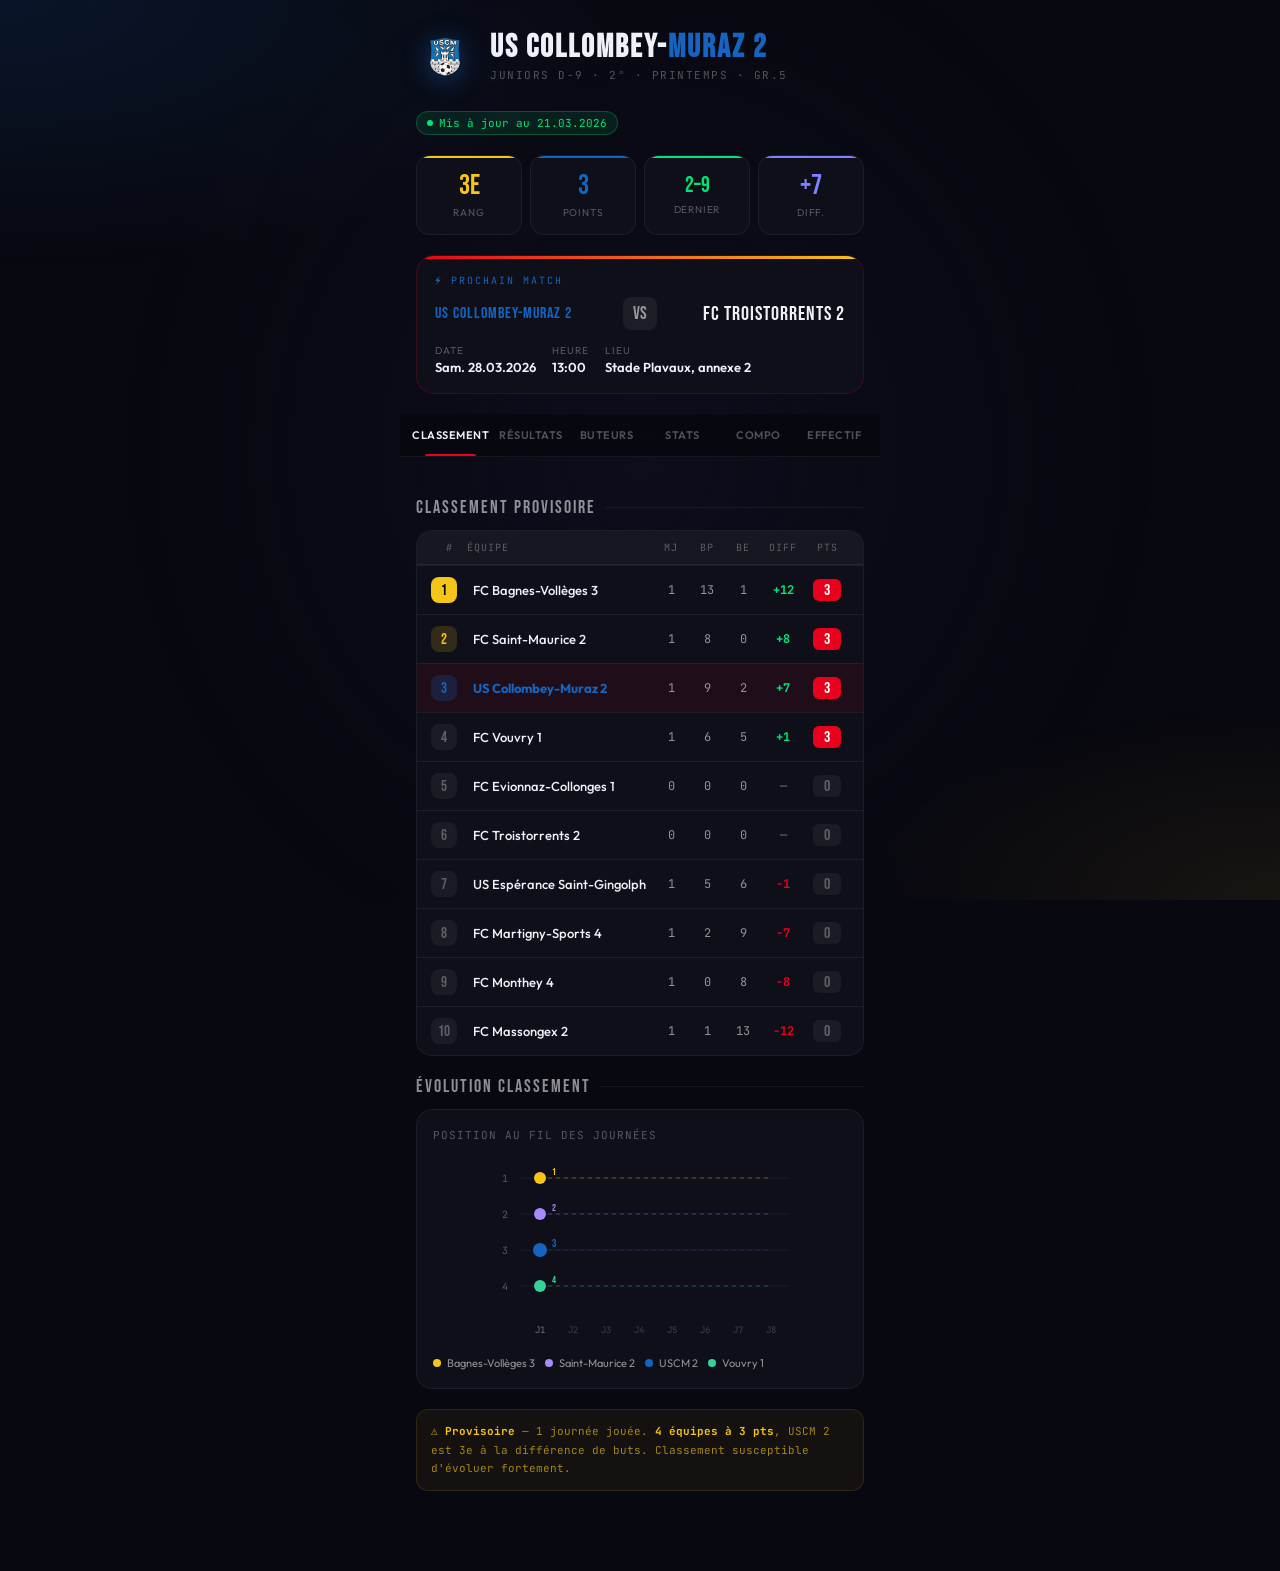
==== Index.html.html @ f7127be7 "Add files via upload" ====
<!DOCTYPE html>
<html lang="fr">
<head>
<meta charset="UTF-8">
<meta name="viewport" content="width=device-width, initial-scale=1.0, maximum-scale=1.0">
<title>USCM 2 — Tableau de bord</title>
<link href="https://fonts.googleapis.com/css2?family=Bebas+Neue&family=Outfit:wght@300;400;500;600;700&family=JetBrains+Mono:wght@400;700&display=swap" rel="stylesheet">
<style>
:root {
  --red: #E8001D;
  --red-dim: rgba(232,0,29,0.15);
  --uscm: #1565C0;
  --uscm-dim: rgba(21,101,192,0.15);
  --uscm-glow: rgba(21,101,192,0.35);
  --gold: #F5C518;
  --green: #00E676;
  --dark: #080810;
  --card: #0F0F1A;
  --card2: #14141F;
  --border: rgba(255,255,255,0.06);
  --border2: rgba(255,255,255,0.1);
  --muted: rgba(255,255,255,0.3);
  --muted2: rgba(255,255,255,0.55);
  --white: #F0F0F8;
}

* { margin:0; padding:0; box-sizing:border-box; -webkit-tap-highlight-color: transparent; }

html { scroll-behavior: smooth; }

body {
  background: var(--dark);
  color: var(--white);
  font-family: 'Outfit', sans-serif;
  min-height: 100vh;
  overflow-x: hidden;
}

/* ── NOISE + BG ── */
body::before {
  content: '';
  position: fixed; inset: 0; z-index: 0;
  background:
    radial-gradient(ellipse 80% 50% at 0% 0%, rgba(21,101,192,0.15) 0%, transparent 60%),
    radial-gradient(ellipse 60% 40% at 100% 100%, rgba(245,197,24,0.07) 0%, transparent 55%),
    radial-gradient(ellipse 40% 60% at 50% 50%, rgba(14,14,30,0.9) 0%, transparent 100%);
  pointer-events: none;
}

/* ── CONTAINER ── */
.wrap {
  max-width: 480px;
  margin: 0 auto;
  padding: 0 0 80px;
  position: relative;
  z-index: 1;
}

/* ── NAV TABS ── */
.nav-tabs {
  position: sticky; top: 0; z-index: 100;
  background: rgba(8,8,16,0.92);
  backdrop-filter: blur(20px);
  border-bottom: 1px solid var(--border);
  display: flex;
  padding: 0 8px;
  gap: 0;
  justify-content: space-between;
}

.tab-btn {
  flex: 1;
  background: none;
  border: none;
  color: var(--muted);
  font-family: 'Outfit', sans-serif;
  font-size: 11px;
  font-weight: 600;
  letter-spacing: 0.5px;
  text-transform: uppercase;
  padding: 14px 4px;
  cursor: pointer;
  position: relative;
  transition: color 0.2s;
  text-align: center;
}

.tab-btn.active { color: var(--white); }

.tab-btn.active::after {
  content: '';
  position: absolute;
  bottom: 0; left: 20%; right: 20%;
  height: 2px;
  background: var(--red);
  border-radius: 2px 2px 0 0;
}

/* ── PANELS ── */
.panel { display: none; padding: 20px 16px 0; }
.panel.active { display: block; }

/* ── HERO ── */
.hero {
  padding: 28px 16px 0;
  animation: slideDown 0.5s ease both;
}


.hero-logo-img {
  width: 58px; height: 58px;
  object-fit: contain;
  flex-shrink: 0;
  filter: drop-shadow(0 4px 12px rgba(21,101,192,0.5));
  animation: pulse-badge 3s ease-in-out infinite;
}

.hero-top {
  display: flex;
  align-items: center;
  gap: 16px;
  margin-bottom: 24px;
}

.club-badge {
  width: 56px; height: 56px;
  background: linear-gradient(135deg, var(--uscm), #0d47a1);
  border-radius: 50%;
  display: flex; align-items: center; justify-content: center;
  font-family: 'Bebas Neue';
  font-size: 14px;
  letter-spacing: 0.5px;
  text-align: center;
  line-height: 1.2;
  flex-shrink: 0;
  box-shadow: 0 0 0 3px rgba(21,101,192,0.25), 0 8px 32px rgba(21,101,192,0.4);
  animation: pulse-badge 3s ease-in-out infinite;
}

@keyframes pulse-badge {
  0%, 100% { box-shadow: 0 0 0 3px rgba(21,101,192,0.25), 0 8px 32px rgba(21,101,192,0.4); }
  50% { box-shadow: 0 0 0 6px rgba(21,101,192,0.1), 0 8px 40px rgba(21,101,192,0.5); }
}

.hero-title h1 {
  font-family: 'Bebas Neue';
  font-size: 32px;
  letter-spacing: 2px;
  line-height: 1;
}
.hero-title h1 em { color: var(--uscm); font-style: normal; }
.hero-title p {
  font-size: 11px;
  color: var(--muted);
  letter-spacing: 1.5px;
  text-transform: uppercase;
  margin-top: 4px;
  font-family: 'JetBrains Mono';
}

/* ── LIVE BADGE ── */
.live-chip {
  display: inline-flex;
  align-items: center;
  gap: 6px;
  background: rgba(0,230,118,0.1);
  border: 1px solid rgba(0,230,118,0.25);
  border-radius: 20px;
  padding: 4px 10px;
  font-size: 11px;
  color: var(--green);
  font-family: 'JetBrains Mono';
  margin-bottom: 20px;
}

.live-dot {
  width: 6px; height: 6px;
  background: var(--green);
  border-radius: 50%;
  animation: blink 1.2s ease-in-out infinite;
}

@keyframes blink {
  0%, 100% { opacity: 1; }
  50% { opacity: 0.2; }
}

/* ── STAT PILLS ── */
.stat-pills {
  display: grid;
  grid-template-columns: repeat(4, 1fr);
  gap: 8px;
  margin-bottom: 20px;
}

.pill {
  background: var(--card);
  border: 1px solid var(--border);
  border-radius: 14px;
  padding: 14px 8px;
  text-align: center;
  position: relative;
  overflow: hidden;
  opacity: 0;
  transform: translateY(16px);
  transition: opacity 0.4s ease, transform 0.4s ease;
  display: flex;
  flex-direction: column;
  align-items: center;
  justify-content: center;
  min-height: 80px;
}

.pill.visible { opacity: 1; transform: translateY(0); }

.pill::before {
  content: '';
  position: absolute;
  top: 0; left: 0; right: 0;
  height: 2px;
}

.pill.p-rank::before { background: var(--gold); }
.pill.p-pts::before { background: var(--uscm); }
.pill.p-score::before { background: var(--green); }
.pill.p-diff::before { background: #7C83FF; }

.pill-val {
  font-family: 'Bebas Neue';
  font-size: 28px;
  line-height: 1;
  display: block;
}

.pill.p-rank .pill-val { color: var(--gold); }
.pill.p-pts .pill-val { color: var(--uscm); }
.pill.p-score .pill-val { color: var(--green); font-size: 20px; }
.pill.p-diff .pill-val { color: #7C83FF; }

.pill-label {
  font-size: 10px;
  color: var(--muted);
  text-transform: uppercase;
  letter-spacing: 0.8px;
  margin-top: 6px;
  display: block;
}

/* ── NEXT MATCH CARD ── */
.next-card {
  background: var(--card);
  border: 1px solid rgba(232,0,29,0.2);
  border-radius: 18px;
  padding: 18px;
  margin-bottom: 20px;
  position: relative;
  overflow: hidden;
  opacity: 0;
  transform: translateY(20px);
  transition: opacity 0.5s ease 0.2s, transform 0.5s ease 0.2s;
}

.next-card.visible { opacity: 1; transform: translateY(0); }

.next-card::before {
  content: '';
  position: absolute;
  top: 0; left: 0; right: 0;
  height: 3px;
  background: linear-gradient(90deg, var(--red), var(--gold), var(--red));
  background-size: 200% 100%;
  animation: shimmer 3s linear infinite;
}

@keyframes shimmer {
  0% { background-position: 200% 0; }
  100% { background-position: -200% 0; }
}

.next-label {
  font-size: 10px;
  color: var(--uscm);
  letter-spacing: 2px;
  text-transform: uppercase;
  font-family: 'JetBrains Mono';
  margin-bottom: 10px;
}

.next-vs {
  display: flex;
  align-items: center;
  justify-content: space-between;
  gap: 8px;
  margin-bottom: 14px;
}

.next-team {
  font-family: 'Bebas Neue';
  font-size: 20px;
  letter-spacing: 1px;
  line-height: 1.1;
  flex: 1;
}

.next-team.home { color: var(--uscm); font-size: 16px; white-space: nowrap; }

.next-vs-badge {
  background: rgba(255,255,255,0.06);
  border-radius: 8px;
  padding: 6px 10px;
  font-family: 'Bebas Neue';
  font-size: 18px;
  color: var(--muted2);
  flex-shrink: 0;
}

.next-meta {
  display: flex;
  gap: 16px;
  flex-wrap: wrap;
}

.next-meta-item { display: flex; flex-direction: column; gap: 2px; }
.next-meta-item span:first-child { font-size: 10px; color: var(--muted); text-transform: uppercase; letter-spacing: 1px; }
.next-meta-item span:last-child { font-size: 13px; font-weight: 600; }

/* ── SECTION HEADER ── */
.sh {
  display: flex;
  align-items: center;
  gap: 10px;
  margin-bottom: 12px;
  margin-top: 4px;
}

.sh-title {
  font-family: 'Bebas Neue';
  font-size: 18px;
  letter-spacing: 2px;
  color: var(--muted2);
}

.sh-line { flex: 1; height: 1px; background: var(--border); }

/* ── CLASSEMENT TABLE ── */
.rank-table {
  background: var(--card);
  border: 1px solid var(--border);
  border-radius: 16px;
  overflow: hidden;
  margin-bottom: 20px;
}

.rank-table-head {
  display: grid;
  grid-template-columns: 36px 1fr 36px 36px 36px 44px 44px;
  gap: 0;
  padding: 10px 14px;
  background: rgba(255,255,255,0.03);
  border-bottom: 1px solid var(--border);
}

.rank-table-head span {
  font-size: 10px;
  font-family: 'JetBrains Mono';
  color: var(--muted);
  letter-spacing: 1px;
  text-transform: uppercase;
  text-align: center;
}

.rank-table-head span:nth-child(2) { text-align: left; }

.rank-row {
  display: grid;
  grid-template-columns: 36px 1fr 36px 36px 36px 44px 44px;
  align-items: center;
  padding: 11px 14px;
  border-top: 1px solid var(--border);
  opacity: 0;
  transform: translateX(-12px);
  transition: opacity 0.35s ease, transform 0.35s ease, background 0.15s;
}

.rank-row:first-child { border-top: none; }
.rank-row.visible { opacity: 1; transform: translateX(0); }
.rank-row:hover { background: rgba(255,255,255,0.03); }
.rank-row.uscm { background: rgba(232,0,29,0.07); }
.rank-row.uscm:hover { background: rgba(21,101,192,0.1); }

.rk-num {
  width: 26px; height: 26px;
  border-radius: 8px;
  display: flex; align-items: center; justify-content: center;
  font-family: 'Bebas Neue';
  font-size: 15px;
}

.rk-1 { background: var(--gold); color: #000; }
.rk-2 { background: rgba(245,197,24,0.15); color: var(--gold); }
.rk-3 { background: rgba(21,101,192,0.2); color: var(--uscm); }
.rk-n { background: rgba(255,255,255,0.05); color: var(--muted); }

.rk-name { font-size: 13px; font-weight: 500; padding: 0 6px; }
.rk-name.uscm-name { color: var(--uscm); font-weight: 700; white-space: nowrap; font-size: 13px; }

.rk-num-cell {
  font-size: 12px;
  font-family: 'JetBrains Mono';
  color: var(--muted2);
  text-align: center;
}

.rk-diff {
  font-size: 12px;
  font-family: 'JetBrains Mono';
  font-weight: 700;
  text-align: center;
}

.rk-diff.pos { color: var(--green); }
.rk-diff.neg { color: var(--red); }
.rk-diff.zero { color: var(--muted); }

.rk-pts {
  text-align: center;
}

.pts-pill {
  display: inline-flex;
  align-items: center;
  justify-content: center;
  width: 28px; height: 22px;
  border-radius: 6px;
  font-family: 'Bebas Neue';
  font-size: 16px;
}

.pts-pill.has { background: var(--red); color: #fff; }
.pts-pill.zero { background: rgba(255,255,255,0.05); color: var(--muted); }

/* ── RÉSULTATS ── */
.results-list { display: flex; flex-direction: column; gap: 10px; margin-bottom: 20px; }

.result-card {
  background: var(--card);
  border: 1px solid var(--border);
  border-radius: 14px;
  padding: 14px 16px;
  display: flex;
  align-items: center;
  gap: 12px;
  opacity: 0;
  transform: translateY(16px);
  transition: opacity 0.4s ease, transform 0.4s ease;
  position: relative;
  overflow: hidden;
}

.result-card.visible { opacity: 1; transform: translateY(0); }
.result-card.win { border-left: 3px solid var(--green); }

.result-card.win::after {
  content: '';
  position: absolute;
  top: 0; left: 0; bottom: 0;
  width: 100%;
  background: linear-gradient(90deg, rgba(0,230,118,0.05), transparent 40%);
  pointer-events: none;
}

.rc-date {
  font-family: 'JetBrains Mono';
  font-size: 10px;
  color: var(--muted);
  line-height: 1.5;
  min-width: 44px;
}

.rc-teams { flex: 1; }
.rc-teams .home { font-size: 13px; font-weight: 600; }
.rc-teams .away { font-size: 13px; font-weight: 600; }
.rc-teams .uscm-t { color: var(--uscm); }

.rc-score {
  font-family: 'Bebas Neue';
  font-size: 26px;
  letter-spacing: 1px;
  min-width: 56px;
  text-align: right;
  line-height: 1;
}

.rc-score.win-score { color: var(--green); }

.rc-badge {
  font-size: 9px;
  font-family: 'JetBrains Mono';
  font-weight: 700;
  padding: 3px 7px;
  border-radius: 5px;
  margin-top: 4px;
  display: inline-block;
}

.badge-win { background: rgba(0,230,118,0.12); color: var(--green); }
.badge-other { background: rgba(255,255,255,0.05); color: var(--muted); }

/* ── GRAPHIQUE ÉVOLUTION ── */
.chart-wrap {
  background: var(--card);
  border: 1px solid var(--border);
  border-radius: 16px;
  padding: 18px 16px;
  margin-bottom: 20px;
  opacity: 0;
  transition: opacity 0.6s ease 0.3s;
}

.chart-wrap.visible { opacity: 1; }

.chart-title {
  font-size: 11px;
  font-family: 'JetBrains Mono';
  color: var(--muted);
  letter-spacing: 1px;
  text-transform: uppercase;
  margin-bottom: 16px;
}

.chart-svg-wrap { width: 100%; overflow: hidden; }

svg.rank-chart { width: 100%; height: 180px; overflow: visible; }

.chart-legend {
  display: flex;
  flex-wrap: wrap;
  gap: 10px;
  margin-top: 14px;
}

.legend-item {
  display: flex;
  align-items: center;
  gap: 6px;
  font-size: 11px;
  color: var(--muted2);
}

.legend-dot {
  width: 8px; height: 8px;
  border-radius: 50%;
  flex-shrink: 0;
}

/* ── BUTEURS ── */
.buteurs-list { display: flex; flex-direction: column; gap: 8px; margin-bottom: 20px; }

.buteur-card {
  background: var(--card);
  border: 1px solid var(--border);
  border-radius: 12px;
  padding: 12px 14px;
  display: flex;
  align-items: center;
  gap: 12px;
  opacity: 0;
  transform: translateX(16px);
  transition: opacity 0.35s ease, transform 0.35s ease;
}

.buteur-card.visible { opacity: 1; transform: translateX(0); }

.bt-rank {
  font-family: 'Bebas Neue';
  font-size: 22px;
  min-width: 24px;
  color: var(--muted);
}

.bt-rank.gold { color: var(--gold); }

.bt-info { flex: 1; }
.bt-name { font-size: 14px; font-weight: 600; }
.bt-team { font-size: 11px; color: var(--muted); margin-top: 1px; }
.bt-team.uscm-team { color: rgba(21,101,192,0.85); }

.bt-goals-wrap { display: flex; align-items: center; gap: 8px; }

.bt-num {
  font-family: 'Bebas Neue';
  font-size: 26px;
  line-height: 1;
  min-width: 20px;
  text-align: right;
}

.bt-num.gold { color: var(--gold); }

.bt-dots { display: flex; flex-direction: column; gap: 3px; }

.bt-dot {
  width: 6px; height: 6px;
  border-radius: 50%;
  background: var(--muted);
  transition: background 0.2s;
}

.bt-dot.on { background: var(--uscm); }
.bt-dot.on.gold-dot { background: var(--gold); }

/* ── USCM ZOOM ── */
.uscm-zoom {
  background: linear-gradient(135deg, rgba(21,101,192,0.1), rgba(21,101,192,0.03));
  border: 1px solid rgba(21,101,192,0.25);
  border-radius: 16px;
  padding: 18px;
  margin-bottom: 20px;
}

.uscm-zoom-title {
  font-family: 'Bebas Neue';
  font-size: 18px;
  letter-spacing: 2px;
  color: var(--red);
  margin-bottom: 14px;
  display: flex;
  align-items: center;
  gap: 8px;
}

.uscm-chips { display: flex; flex-wrap: wrap; gap: 8px; }

.uscm-chip {
  background: rgba(255,255,255,0.05);
  border: 1px solid var(--border2);
  border-radius: 10px;
  padding: 7px 12px;
  font-size: 13px;
  display: flex;
  align-items: center;
  gap: 6px;
}

.uscm-chip .goals-count {
  font-family: 'Bebas Neue';
  font-size: 20px;
  color: var(--red);
  line-height: 1;
}

.uscm-chip .goals-count.top { color: var(--gold); }

/* ── NOTE ── */
.note {
  background: rgba(245,197,24,0.05);
  border: 1px solid rgba(245,197,24,0.12);
  border-radius: 12px;
  padding: 12px 14px;
  font-size: 11px;
  font-family: 'JetBrains Mono';
  color: rgba(245,197,24,0.65);
  line-height: 1.7;
}

.note strong { color: var(--gold); }

/* ── ANIMATIONS ── */
@keyframes slideDown {
  from { opacity: 0; transform: translateY(-20px); }
  to { opacity: 1; transform: translateY(0); }
}

/* ── SCROLLBAR ── */
::-webkit-scrollbar { width: 4px; }
::-webkit-scrollbar-track { background: transparent; }
::-webkit-scrollbar-thumb { background: rgba(255,255,255,0.1); border-radius: 4px; }
</style>
</head>
<body>

<div class="wrap">

  <!-- HERO -->
  <div class="hero">
    <div class="hero-top">
      <img src="[data-uri]" class="hero-logo-img" alt="USCM"/>
      <div class="hero-title">
        <h1>US Collombey-<em>Muraz 2</em></h1>
        <p>Juniors D-9 · 2° · Printemps · Gr.5</p>
      </div>
    </div>
    <div class="live-chip">
      <span class="live-dot"></span>
      Mis à jour au 21.03.2026
    </div>

    <!-- STAT PILLS -->
    <div class="stat-pills">
      <div class="pill p-rank"><span class="pill-val">3e</span><span class="pill-label">Rang</span></div>
      <div class="pill p-pts"><span class="pill-val">3</span><span class="pill-label">Points</span></div>
      <div class="pill p-score"><span class="pill-val" style="font-size:22px;">2–9</span><span class="pill-label">Dernier</span></div>
      <div class="pill p-diff"><span class="pill-val">+7</span><span class="pill-label">Diff.</span></div>
    </div>

    <!-- NEXT MATCH -->
    <div class="next-card">
      <div class="next-label">⚡ Prochain match</div>
      <div class="next-vs">
        <div class="next-team home">US Collombey-Muraz 2</div>
        <div class="next-vs-badge">VS</div>
        <div class="next-team" style="text-align:right">FC Troistorrents 2</div>
      </div>
      <div class="next-meta">
        <div class="next-meta-item"><span>Date</span><span>Sam. 28.03.2026</span></div>
        <div class="next-meta-item"><span>Heure</span><span>13:00</span></div>
        <div class="next-meta-item"><span>Lieu</span><span>Stade Plavaux, annexe 2</span></div>
      </div>
    </div>
  </div>

  <!-- TABS -->
  <div class="nav-tabs">
    <button class="tab-btn active" onclick="showTab('classement', this)">Classement</button>
    <button class="tab-btn" onclick="showTab('resultats', this)">Résultats</button>
    <button class="tab-btn" onclick="showTab('buteurs', this)">Buteurs</button>
    <button class="tab-btn" onclick="showTab('stats', this)">Stats</button>
    <button class="tab-btn" onclick="showTab('compo', this)">Compo</button>
    <button class="tab-btn" onclick="showTab('contingent', this)">Effectif</button>
  </div>

  <!-- ═══════════ TAB: CLASSEMENT ═══════════ -->
  <div class="panel active" id="tab-classement">

    <div class="sh" style="margin-top:20px"><span class="sh-title">Classement provisoire</span><span class="sh-line"></span></div>

    <div class="rank-table">
      <div class="rank-table-head">
        <span>#</span><span>Équipe</span><span class="num">MJ</span><span class="num">BP</span><span class="num">BE</span><span class="num">Diff</span><span class="num">Pts</span>
      </div>
      <!-- rows -->
        <div class="rank-row" style="transition-delay:0.05s;">
          <div class="rk-num rk-1">1</div>
          <div class="rk-name">FC Bagnes-Vollèges 3</div>
          <div class="rk-num-cell">1</div>
          <div class="rk-num-cell">13</div>
          <div class="rk-num-cell">1</div>
          <div class="rk-diff pos">+12</div>
          <div class="rk-pts"><span class="pts-pill has">3</span></div>
        </div>
        <div class="rank-row" style="transition-delay:0.10s;">
          <div class="rk-num rk-2">2</div>
          <div class="rk-name">FC Saint-Maurice 2</div>
          <div class="rk-num-cell">1</div>
          <div class="rk-num-cell">8</div>
          <div class="rk-num-cell">0</div>
          <div class="rk-diff pos">+8</div>
          <div class="rk-pts"><span class="pts-pill has">3</span></div>
        </div>
        <div class="rank-row uscm" style="transition-delay:0.15s;">
          <div class="rk-num rk-3">3</div>
          <div class="rk-name  uscm-name">US Collombey-Muraz 2</div>
          <div class="rk-num-cell">1</div>
          <div class="rk-num-cell">9</div>
          <div class="rk-num-cell">2</div>
          <div class="rk-diff pos">+7</div>
          <div class="rk-pts"><span class="pts-pill has">3</span></div>
        </div>
        <div class="rank-row" style="transition-delay:0.20s;">
          <div class="rk-num rk-n">4</div>
          <div class="rk-name">FC Vouvry 1</div>
          <div class="rk-num-cell">1</div>
          <div class="rk-num-cell">6</div>
          <div class="rk-num-cell">5</div>
          <div class="rk-diff pos">+1</div>
          <div class="rk-pts"><span class="pts-pill has">3</span></div>
        </div>
        <div class="rank-row" style="transition-delay:0.25s;">
          <div class="rk-num rk-n">5</div>
          <div class="rk-name">FC Evionnaz-Collonges 1</div>
          <div class="rk-num-cell">0</div>
          <div class="rk-num-cell">0</div>
          <div class="rk-num-cell">0</div>
          <div class="rk-diff zero">—</div>
          <div class="rk-pts"><span class="pts-pill zero">0</span></div>
        </div>
        <div class="rank-row" style="transition-delay:0.30s;">
          <div class="rk-num rk-n">6</div>
          <div class="rk-name">FC Troistorrents 2</div>
          <div class="rk-num-cell">0</div>
          <div class="rk-num-cell">0</div>
          <div class="rk-num-cell">0</div>
          <div class="rk-diff zero">—</div>
          <div class="rk-pts"><span class="pts-pill zero">0</span></div>
        </div>
        <div class="rank-row" style="transition-delay:0.35s;">
          <div class="rk-num rk-n">7</div>
          <div class="rk-name">US Espérance Saint-Gingolph</div>
          <div class="rk-num-cell">1</div>
          <div class="rk-num-cell">5</div>
          <div class="rk-num-cell">6</div>
          <div class="rk-diff neg">-1</div>
          <div class="rk-pts"><span class="pts-pill zero">0</span></div>
        </div>
        <div class="rank-row" style="transition-delay:0.40s;">
          <div class="rk-num rk-n">8</div>
          <div class="rk-name">FC Martigny-Sports 4</div>
          <div class="rk-num-cell">1</div>
          <div class="rk-num-cell">2</div>
          <div class="rk-num-cell">9</div>
          <div class="rk-diff neg">-7</div>
          <div class="rk-pts"><span class="pts-pill zero">0</span></div>
        </div>
        <div class="rank-row" style="transition-delay:0.45s;">
          <div class="rk-num rk-n">9</div>
          <div class="rk-name">FC Monthey 4</div>
          <div class="rk-num-cell">1</div>
          <div class="rk-num-cell">0</div>
          <div class="rk-num-cell">8</div>
          <div class="rk-diff neg">-8</div>
          <div class="rk-pts"><span class="pts-pill zero">0</span></div>
        </div>
        <div class="rank-row" style="transition-delay:0.50s;">
          <div class="rk-num rk-n">10</div>
          <div class="rk-name">FC Massongex 2</div>
          <div class="rk-num-cell">1</div>
          <div class="rk-num-cell">1</div>
          <div class="rk-num-cell">13</div>
          <div class="rk-diff neg">-12</div>
          <div class="rk-pts"><span class="pts-pill zero">0</span></div>
        </div>
    </div>

    <!-- GRAPHIQUE ÉVOLUTION -->
    <div class="sh"><span class="sh-title">Évolution classement</span><span class="sh-line"></span></div>

    <div class="chart-wrap" id="chartWrap">
      <div class="chart-title">Position au fil des journées</div>
      <div class="chart-svg-wrap">
        <svg class="rank-chart" viewBox="0 0 340 180" id="rankSvg">
          <!-- Grid horizontales -->
          <line x1="50" y1="20"  x2="320" y2="20"  stroke="rgba(255,255,255,0.05)" stroke-width="1"/>
          <line x1="50" y1="56"  x2="320" y2="56"  stroke="rgba(255,255,255,0.05)" stroke-width="1"/>
          <line x1="50" y1="92"  x2="320" y2="92"  stroke="rgba(255,255,255,0.05)" stroke-width="1"/>
          <line x1="50" y1="128" x2="320" y2="128" stroke="rgba(255,255,255,0.05)" stroke-width="1"/>

          <!-- Labels Y -->
          <text x="38" y="24"  fill="rgba(255,255,255,0.3)" font-size="10" font-family="JetBrains Mono" text-anchor="end">1</text>
          <text x="38" y="60"  fill="rgba(255,255,255,0.3)" font-size="10" font-family="JetBrains Mono" text-anchor="end">2</text>
          <text x="38" y="96"  fill="rgba(255,255,255,0.3)" font-size="10" font-family="JetBrains Mono" text-anchor="end">3</text>
          <text x="38" y="132" fill="rgba(255,255,255,0.3)" font-size="10" font-family="JetBrains Mono" text-anchor="end">4</text>

          <!-- Labels X : J1 à J9 -->
          <text x="70"  y="175" fill="rgba(255,255,255,0.4)" font-size="9" font-family="JetBrains Mono" text-anchor="middle">J1</text>
          <text x="103" y="175" fill="rgba(255,255,255,0.2)" font-size="9" font-family="JetBrains Mono" text-anchor="middle">J2</text>
          <text x="136" y="175" fill="rgba(255,255,255,0.2)" font-size="9" font-family="JetBrains Mono" text-anchor="middle">J3</text>
          <text x="169" y="175" fill="rgba(255,255,255,0.2)" font-size="9" font-family="JetBrains Mono" text-anchor="middle">J4</text>
          <text x="202" y="175" fill="rgba(255,255,255,0.2)" font-size="9" font-family="JetBrains Mono" text-anchor="middle">J5</text>
          <text x="235" y="175" fill="rgba(255,255,255,0.2)" font-size="9" font-family="JetBrains Mono" text-anchor="middle">J6</text>
          <text x="268" y="175" fill="rgba(255,255,255,0.2)" font-size="9" font-family="JetBrains Mono" text-anchor="middle">J7</text>
          <text x="301" y="175" fill="rgba(255,255,255,0.2)" font-size="9" font-family="JetBrains Mono" text-anchor="middle">J8</text>

          <!-- Dashed future lines from J1 -->
          <!-- Bagnes J1=1 dashed -->
          <path d="M70,20 L301,20" stroke="#F5C518" stroke-width="1.5" fill="none" stroke-dasharray="4,4" opacity="0.25"/>
          <!-- Saint-Maurice J1=2 dashed -->
          <path d="M70,56 L301,56" stroke="#a78bfa" stroke-width="1.5" fill="none" stroke-dasharray="4,4" opacity="0.25"/>
          <!-- USCM J1=3 dashed -->
          <path d="M70,92 L301,92" stroke="var(--uscm)" stroke-width="1.5" fill="none" stroke-dasharray="4,4" opacity="0.25"/>
          <!-- Vouvry J1=4 dashed -->
          <path d="M70,128 L301,128" stroke="#34d399" stroke-width="1.5" fill="none" stroke-dasharray="4,4" opacity="0.25"/>

          <!-- Points J1 avec animation -->
          <circle cx="70" cy="20" r="0" fill="#F5C518">
            <animate attributeName="r" from="0" to="6" dur="0.4s" fill="freeze" begin="0.3s"/>
          </circle>
          <circle cx="70" cy="56" r="0" fill="#a78bfa">
            <animate attributeName="r" from="0" to="6" dur="0.4s" fill="freeze" begin="0.5s"/>
          </circle>
          <circle cx="70" cy="92" r="0" fill="var(--uscm)">
            <animate attributeName="r" from="0" to="7" dur="0.4s" fill="freeze" begin="0.4s"/>
          </circle>
          <circle cx="70" cy="128" r="0" fill="#34d399">
            <animate attributeName="r" from="0" to="6" dur="0.4s" fill="freeze" begin="0.6s"/>
          </circle>

          <!-- Rang labels next to J1 dots -->
          <text x="82" y="17"  fill="#F5C518"      font-size="10" font-family="Bebas Neue" letter-spacing="1">1</text>
          <text x="82" y="53"  fill="#a78bfa"      font-size="10" font-family="Bebas Neue" letter-spacing="1">2</text>
          <text x="82" y="89"  fill="var(--uscm)"  font-size="11" font-family="Bebas Neue" letter-spacing="1">3</text>
          <text x="82" y="125" fill="#34d399"      font-size="10" font-family="Bebas Neue" letter-spacing="1">4</text>
        </svg>
      </div>
      <div class="chart-legend">
        <div class="legend-item"><div class="legend-dot" style="background:#F5C518"></div>Bagnes-Vollèges 3</div>
        <div class="legend-item"><div class="legend-dot" style="background:#a78bfa"></div>Saint-Maurice 2</div>
        <div class="legend-item"><div class="legend-dot" style="background:var(--uscm)"></div>USCM 2</div>
        <div class="legend-item"><div class="legend-dot" style="background:#34d399"></div>Vouvry 1</div>
      </div>
    </div>

    <div class="note">
      ⚠ <strong>Provisoire</strong> — 1 journée jouée. <strong>4 équipes à 3 pts</strong>, USCM 2 est 3e à la différence de buts. Classement susceptible d'évoluer fortement.
    </div>

  </div>

  <!-- ═══════════ TAB: RÉSULTATS ═══════════ -->
  <div class="panel" id="tab-resultats">

    <div class="sh" style="margin-top:20px"><span class="sh-title">Résultats journée 1</span><span class="sh-line"></span></div>

    <div class="results-list">
      <div class="result-card win">
        <div class="rc-date">21.03<br>2026</div>
        <div class="rc-teams">
          <div class="home">FC Martigny-Sports 4</div>
          <div class="away uscm-t">US Collombey-Muraz 2</div>
        </div>
        <div>
          <div class="rc-score win-score">2 – 9</div>
        </div>
      </div>
      <div class="result-card">
        <div class="rc-date">18.03<br>2026</div>
        <div class="rc-teams">
          <div class="home">FC Vouvry 1</div>
          <div class="away">US Espérance Saint-Gingolph</div>
        </div>
        <div>
          <div class="rc-score">6 – 5</div>
        </div>
      </div>
      <div class="result-card">
        <div class="rc-date">21.03<br>2026</div>
        <div class="rc-teams">
          <div class="home">FC Bagnes-Vollèges 3</div>
          <div class="away">FC Massongex 2</div>
        </div>
        <div>
          <div class="rc-score">13 – 1</div>
        </div>
      </div>
      <div class="result-card">
        <div class="rc-date">21.03<br>2026</div>
        <div class="rc-teams">
          <div class="home">FC Saint-Maurice 2</div>
          <div class="away">FC Monthey 4</div>
        </div>
        <div>
          <div class="rc-score">8 – 0</div>
        </div>
      </div>
    </div>

    <div class="sh"><span class="sh-title">À venir</span><span class="sh-line"></span></div>

    <div class="results-list">
      <div class="result-card" style="opacity:1;transform:none;border-color:rgba(21,101,192,0.3);border-left:3px solid var(--uscm)">
        <div class="rc-date">28.03<br>2026</div>
        <div class="rc-teams">
          <div class="home uscm-t">US Collombey-Muraz 2</div>
          <div class="away">FC Troistorrents 2</div>
        </div>
        <div>
          <div class="rc-score" style="color:var(--muted);font-size:18px">13:00</div>
          <span class="rc-badge" style="background:rgba(21,101,192,0.12);color:var(--uscm)">DOMICILE</span>
        </div>
      </div>
      <div class="result-card" style="opacity:1;transform:none">
        <div class="rc-date">15.04<br>2026</div>
        <div class="rc-teams">
          <div class="home">FC Evionnaz-Collonges 1</div>
          <div class="away uscm-t">US Collombey-Muraz 2</div>
        </div>
        <div>
          <div class="rc-score" style="color:var(--muted);font-size:18px">18:00</div>
        </div>
      </div>
      <div class="result-card" style="opacity:1;transform:none">
        <div class="rc-date">18.04<br>2026</div>
        <div class="rc-teams">
          <div class="home">FC Monthey 4</div>
          <div class="away uscm-t">US Collombey-Muraz 2</div>
        </div>
        <div>
          <div class="rc-score" style="color:var(--muted);font-size:18px">15:00</div>
        </div>
      </div>
      <div class="result-card" style="opacity:1;transform:none;border-color:rgba(21,101,192,0.3)">
        <div class="rc-date">25.04<br>2026</div>
        <div class="rc-teams">
          <div class="home uscm-t">US Collombey-Muraz 2</div>
          <div class="away">FC Massongex 2</div>
        </div>
        <div>
          <div class="rc-score" style="color:var(--muted);font-size:18px">10:30</div>
          <span class="rc-badge" style="background:rgba(21,101,192,0.12);color:var(--uscm)">DOMICILE</span>
        </div>
      </div>
      <div class="result-card" style="opacity:1;transform:none">
        <div class="rc-date">02.05<br>2026</div>
        <div class="rc-teams">
          <div class="home">US Espérance Saint-Gingolph</div>
          <div class="away uscm-t">US Collombey-Muraz 2</div>
        </div>
        <div>
          <div class="rc-score" style="color:var(--muted);font-size:18px">10:00</div>
        </div>
      </div>
      <div class="result-card" style="opacity:1;transform:none;border-color:rgba(21,101,192,0.3)">
        <div class="rc-date">09.05<br>2026</div>
        <div class="rc-teams">
          <div class="home uscm-t">US Collombey-Muraz 2</div>
          <div class="away">FC Vouvry 1</div>
        </div>
        <div>
          <div class="rc-score" style="color:var(--muted);font-size:18px">13:30</div>
          <span class="rc-badge" style="background:rgba(21,101,192,0.12);color:var(--uscm)">DOMICILE</span>
        </div>
      </div>
      <div class="result-card" style="opacity:1;transform:none">
        <div class="rc-date">16.05<br>2026</div>
        <div class="rc-teams">
          <div class="home">FC Bagnes-Vollèges 3</div>
          <div class="away uscm-t">US Collombey-Muraz 2</div>
        </div>
        <div>
          <div class="rc-score" style="color:var(--muted);font-size:18px">14:00</div>
        </div>
      </div>
      <div class="result-card" style="opacity:1;transform:none;border-color:rgba(21,101,192,0.3)">
        <div class="rc-date">23.05<br>2026</div>
        <div class="rc-teams">
          <div class="home uscm-t">US Collombey-Muraz 2</div>
          <div class="away">FC Saint-Maurice 2</div>
        </div>
        <div>
          <div class="rc-score" style="color:var(--muted);font-size:18px">10:30</div>
          <span class="rc-badge" style="background:rgba(21,101,192,0.12);color:var(--uscm)">DOMICILE</span>
        </div>
      </div>
    </div>

  </div>

  <!-- ═══════════ TAB: BUTEURS ═══════════ -->
  <div class="panel" id="tab-buteurs">

    <div class="sh" style="margin-top:20px"><span class="sh-title">Classement buteurs</span><span class="sh-line"></span></div>

    <div class="buteurs-list">
      <div class="buteur-card" style="border-color:rgba(245,197,24,0.2)">
        <div class="bt-rank gold">1</div>
        <div class="bt-info">
          <div class="bt-name">Francesco Koueviya</div>
          <div class="bt-team uscm-team">US Collombey-Muraz 2</div>
        </div>
        <div class="bt-goals-wrap">
          <div class="bt-dots">
            <div class="bt-dot on gold-dot"></div>
            <div class="bt-dot on gold-dot"></div>
            <div class="bt-dot on gold-dot"></div>
            <div class="bt-dot on gold-dot"></div>
          </div>
          <div class="bt-num gold">4</div>
        </div>
      </div>
      <div class="buteur-card">
        <div class="bt-rank">2</div>
        <div class="bt-info">
          <div class="bt-name">Tim Seiler</div>
          <div class="bt-team">FC Vouvry 1</div>
        </div>
        <div class="bt-goals-wrap">
          <div class="bt-dots">
            <div class="bt-dot on"></div>
            <div class="bt-dot on"></div>
            <div class="bt-dot on"></div>
          </div>
          <div class="bt-num">3</div>
        </div>
      </div>
      <div class="buteur-card">
        <div class="bt-rank">3</div>
        <div class="bt-info">
          <div class="bt-name">Paul Pöschl</div>
          <div class="bt-team">US Espérance St-Gingolph</div>
        </div>
        <div class="bt-goals-wrap">
          <div class="bt-dots">
            <div class="bt-dot on"></div>
            <div class="bt-dot on"></div>
          </div>
          <div class="bt-num">2</div>
        </div>
      </div>
      <div class="buteur-card">
        <div class="bt-rank">3</div>
        <div class="bt-info">
          <div class="bt-name">Pedro H. Reis Soares</div>
          <div class="bt-team">FC Vouvry 1</div>
        </div>
        <div class="bt-goals-wrap">
          <div class="bt-dots">
            <div class="bt-dot on"></div>
            <div class="bt-dot on"></div>
          </div>
          <div class="bt-num">2</div>
        </div>
      </div>
      <div class="buteur-card">
        <div class="bt-rank">5</div>
        <div class="bt-info">
          <div class="bt-name">Alexis Béboux</div>
          <div class="bt-team uscm-team">US Collombey-Muraz 2</div>
        </div>
        <div class="bt-goals-wrap">
          <div class="bt-dots"><div class="bt-dot on"></div></div>
          <div class="bt-num">1</div>
        </div>
      </div>
      <div class="buteur-card">
        <div class="bt-rank">5</div>
        <div class="bt-info">
          <div class="bt-name">Ismet Ardijaj</div>
          <div class="bt-team uscm-team">US Collombey-Muraz 2</div>
        </div>
        <div class="bt-goals-wrap">
          <div class="bt-dots"><div class="bt-dot on"></div></div>
          <div class="bt-num">1</div>
        </div>
      </div>
      <div class="buteur-card">
        <div class="bt-rank">5</div>
        <div class="bt-info">
          <div class="bt-name">Kauà Paôllo Lopes</div>
          <div class="bt-team uscm-team">US Collombey-Muraz 2</div>
        </div>
        <div class="bt-goals-wrap">
          <div class="bt-dots"><div class="bt-dot on"></div></div>
          <div class="bt-num">1</div>
        </div>
      </div>
      <div class="buteur-card">
        <div class="bt-rank">5</div>
        <div class="bt-info">
          <div class="bt-name">Santiago Elias Henchoz</div>
          <div class="bt-team uscm-team">US Collombey-Muraz 2</div>
        </div>
        <div class="bt-goals-wrap">
          <div class="bt-dots"><div class="bt-dot on"></div></div>
          <div class="bt-num">1</div>
        </div>
      </div>
      <div class="buteur-card">
        <div class="bt-rank">5</div>
        <div class="bt-info">
          <div class="bt-name">Leandro Ventura Dos Santos</div>
          <div class="bt-team uscm-team">US Collombey-Muraz 2</div>
        </div>
        <div class="bt-goals-wrap">
          <div class="bt-dots"><div class="bt-dot on"></div></div>
          <div class="bt-num">1</div>
        </div>
      </div>
      <div class="buteur-card">
        <div class="bt-rank">5</div>
        <div class="bt-info">
          <div class="bt-name">Esio Bullari</div>
          <div class="bt-team">US Espérance St-Gingolph</div>
        </div>
        <div class="bt-goals-wrap">
          <div class="bt-dots"><div class="bt-dot on"></div></div>
          <div class="bt-num">1</div>
        </div>
      </div>
      <div class="buteur-card">
        <div class="bt-rank">5</div>
        <div class="bt-info">
          <div class="bt-name">Léo Garcia Rudilla</div>
          <div class="bt-team">FC Martigny-Sports 4</div>
        </div>
        <div class="bt-goals-wrap">
          <div class="bt-dots"><div class="bt-dot on"></div></div>
          <div class="bt-num">1</div>
        </div>
      </div>
    </div>

    <div class="note">⚠ <strong>Partiel</strong> — Buteurs connus uniquement pour Vouvry–Espérance et Martigny–USCM. Les buteurs de Bagnes 13–1 Massongex et Saint-Maurice 8–0 Monthey ne sont pas encore publiés.</div>

  </div>

  <!-- ═══════════ TAB: STATS ═══════════ -->
  <div class="panel" id="tab-stats">

    <div class="sh" style="margin-top:20px"><span class="sh-title">Zoom USCM 2</span><span class="sh-line"></span></div>

    <div class="uscm-zoom">
      <div class="uscm-zoom-title">🔴 Match du 21.03 — Victoire 9–2</div>
      <div class="uscm-chips">
        <div class="uscm-chip"><span class="goals-count top" style="color:var(--gold)">4</span> F. Koueviya</div>
        <div class="uscm-chip"><span class="goals-count" style="color:var(--uscm)">1</span> I. Ardijaj</div>
        <div class="uscm-chip"><span class="goals-count" style="color:var(--uscm)">1</span> A. Béboux</div>
        <div class="uscm-chip"><span class="goals-count" style="color:var(--uscm)">1</span> S. E. Henchoz</div>
        <div class="uscm-chip"><span class="goals-count" style="color:var(--uscm)">1</span> K. Paôllo Lopes</div>
        <div class="uscm-chip"><span class="goals-count" style="color:var(--uscm)">1</span> L. Ventura D.S.</div>
      </div>
    </div>

    <!-- Barre stats -->
    <div class="sh"><span class="sh-title">Statistiques équipe</span><span class="sh-line"></span></div>

    <div style="background:var(--card);border:1px solid var(--border);border-radius:16px;padding:18px;margin-bottom:20px">

      <!-- Buts marqués -->
      <div style="margin-bottom:18px">
        <div style="display:flex;justify-content:space-between;margin-bottom:6px">
          <span style="font-size:12px;color:var(--muted2);font-weight:600">Buts marqués</span>
          <span style="font-family:'Bebas Neue';font-size:18px;color:var(--green)">9</span>
        </div>
        <div style="background:rgba(255,255,255,0.06);border-radius:4px;height:6px;overflow:hidden">
          <div style="height:100%;width:69%;background:var(--green);border-radius:4px;animation:growBar 1s ease 0.5s both"></div>
        </div>
        <div style="font-size:10px;color:var(--muted);margin-top:4px;font-family:'JetBrains Mono'">Meilleure attaque avec 9 buts (ex aequo)</div>
      </div>

      <!-- Buts encaissés -->
      <div style="margin-bottom:18px">
        <div style="display:flex;justify-content:space-between;margin-bottom:6px">
          <span style="font-size:12px;color:var(--muted2);font-weight:600">Buts encaissés</span>
          <span style="font-family:'Bebas Neue';font-size:18px;color:var(--red)">2</span>
        </div>
        <div style="background:rgba(255,255,255,0.06);border-radius:4px;height:6px;overflow:hidden">
          <div style="height:100%;width:15%;background:var(--red);border-radius:4px;animation:growBar 1s ease 0.7s both"></div>
        </div>
        <div style="font-size:10px;color:var(--muted);margin-top:4px;font-family:'JetBrains Mono'">Parmi les meilleures défenses du groupe</div>
      </div>

      <!-- Différence -->
      <div>
        <div style="display:flex;justify-content:space-between;margin-bottom:6px">
          <span style="font-size:12px;color:var(--muted2);font-weight:600">Différence de buts</span>
          <span style="font-family:'Bebas Neue';font-size:18px;color:#7C83FF">+7</span>
        </div>
        <div style="background:rgba(255,255,255,0.06);border-radius:4px;height:6px;overflow:hidden">
          <div style="height:100%;width:58%;background:#7C83FF;border-radius:4px;animation:growBar 1s ease 0.9s both"></div>
        </div>
        <div style="font-size:10px;color:var(--muted);margin-top:4px;font-family:'JetBrains Mono'">3e meilleure diff. du groupe</div>
      </div>
    </div>

    <!-- Répartition buteurs USCM -->
    <div class="sh"><span class="sh-title">Répartition buts USCM</span><span class="sh-line"></span></div>

    <div style="background:var(--card);border:1px solid var(--border);border-radius:16px;padding:18px;margin-bottom:20px">
      <svg viewBox="0 0 200 200" width="140" style="display:block;margin:0 auto 16px">
        <!-- Total 9 buts: Koueviya=4, autres=5 (1 chacun) -->
        <!-- Koueviya: 4/9 = 160deg -->
        <circle cx="100" cy="100" r="70" fill="none" stroke="#F5C518" stroke-width="28"
          stroke-dasharray="155 285" stroke-dashoffset="71" transform="rotate(-90 100 100)"/>
        <!-- 5 autres: 5/9 = 200deg -->
        <circle cx="100" cy="100" r="70" fill="none" stroke="var(--uscm)" stroke-width="28"
          stroke-dasharray="194 246" stroke-dashoffset="-84" transform="rotate(-90 100 100)"/>
        <text x="100" y="95" fill="var(--white)" font-size="28" font-family="Bebas Neue" text-anchor="middle">9</text>
        <text x="100" y="115" fill="var(--muted)" font-size="11" font-family="Outfit" text-anchor="middle">buts</text>
      </svg>
      <div style="display:flex;justify-content:center;gap:20px">
        <div style="display:flex;align-items:center;gap:6px;font-size:12px">
          <div style="width:10px;height:10px;border-radius:2px;background:var(--gold)"></div>
          Koueviya (4)
        </div>
        <div style="display:flex;align-items:center;gap:6px;font-size:12px">
          <div style="width:10px;height:10px;border-radius:2px;background:var(--uscm)"></div>
          5 autres joueurs
        </div>
      </div>
    </div>

    <div class="note">⚠ <strong>1 journée jouée</strong>. Stats basées sur le match Martigny-Sports 4 – USCM 2 (2–9) du 21.03.2026.</div>

  </div>


  <!-- ═══════════ TAB: COMPO ═══════════ -->
  <div class="panel" id="tab-compo">
    <div style="margin-top:20px"></div>
    <div class="match-selector">
      <div class="match-chip active" onclick="selectMatch(0,this)">J1 · 21.03 · Martigny</div>
      <div class="match-chip" onclick="selectMatch(1,this)">J2 · 28.03 · Troistorrents</div>
    </div>
    <div id="compo-j1">

      <!-- HEADER FFF -->
      <div class="fff-header">
        <div class="fff-header-left">
          <div class="fff-label">COMPOSITION</div>
          <div class="fff-matchup">MARTIGNY 4 VS USCM 2</div>
          <div class="fff-date-tag">21.03.2026 · Déplacement</div>
        </div>
        <div class="fff-header-right">
          <img src="[data-uri]" class="fff-score-logo" alt="Martigny"/>
          <div class="fff-score-hero">
            <span class="fff-away-s">2</span><span class="fff-dash">–</span><span class="fff-score-win">9</span>
          </div>
          <img src="[data-uri]" class="fff-score-logo" alt="USCM"/>
        </div>
            </div>

      <!-- DEMI-TERRAIN -->
      <div class="fff-pitch">
        <div class="fff-stripes"></div>
        <img src="[data-uri]" class="fff-watermark" alt=""/>
        <div class="fff-bot-penalty"></div>
        <div class="fff-bot-goal-area"></div>
        <div class="fff-formation">SYSTÈME<br><span>4–3–1</span></div>

        <!-- ATT: Santiago -->
        <div class="fff-row fff-row-att">
          <div class="fff-player scorer" style="animation-delay:0s">
            <div class="fff-avatar att-av">
              <div class="fff-avatar-inner"><span class="fff-disc-pos">BU</span></div>
              <div class="fff-star-badge">★<span class="fff-star-n">1</span></div>
            </div>
            <div class="fff-nameplate uscm-plate" style="max-width:80px;">Santiago</div>
          </div>
        </div>

        <!-- MIL: Kaua(MG), Ismet(MC), Francesco(MD) -->
        <div class="fff-row fff-row-mil">
          <div class="fff-player scorer" style="animation-delay:0.06s">
            <div class="fff-avatar mil-av">
              <div class="fff-avatar-inner"><span class="fff-disc-pos">MG</span></div>
              <div class="fff-star-badge">★<span class="fff-star-n">1</span></div>
            </div>
            <div class="fff-nameplate uscm-plate">Kauà</div>
          </div>
          <div class="fff-player scorer" style="animation-delay:0.14s">
            <div class="fff-avatar mil-av">
              <div class="fff-avatar-inner"><span class="fff-disc-pos">MC</span></div>
              <div class="fff-star-badge">★<span class="fff-star-n">1</span></div>
            </div>
            <div class="fff-nameplate uscm-plate">Ismet</div>
          </div>
          <div class="fff-player scorer gold-player" style="animation-delay:0.22s">
            <div class="fff-avatar mil-av">
              <div class="fff-avatar-inner"><span class="fff-disc-pos" style="color:var(--gold);">MD</span></div>
              <div class="fff-star-badge gold-star">★<span class="fff-star-n">4</span></div>
            </div>
            <div class="fff-nameplate gold-plate" style="max-width:85px;">Francesco</div>
          </div>
        </div>

        <!-- DEF: Loris, Cory, Clément, Chadi -->
        <div class="fff-row fff-row-def">
          <div class="fff-player" style="animation-delay:0.05s">
            <div class="fff-avatar def-av"><div class="fff-avatar-inner"><span class="fff-disc-pos">DG</span></div></div>
            <div class="fff-nameplate">Loris</div>
          </div>
          <div class="fff-player" style="animation-delay:0.13s">
            <div class="fff-avatar def-av"><div class="fff-avatar-inner"><span class="fff-disc-pos">DC</span></div></div>
            <div class="fff-nameplate">Cory</div>
          </div>
          <div class="fff-player" style="animation-delay:0.21s">
            <div class="fff-avatar def-av"><div class="fff-avatar-inner"><span class="fff-disc-pos">DC</span></div></div>
            <div class="fff-nameplate">Clément</div>
          </div>
          <div class="fff-player" style="animation-delay:0.29s">
            <div class="fff-avatar def-av"><div class="fff-avatar-inner"><span class="fff-disc-pos">DD</span></div></div>
            <div class="fff-nameplate">Chadi</div>
          </div>
        </div>

        <!-- GK: Youness -->
        <div class="fff-row fff-row-gk">
          <div class="fff-player" style="animation-delay:0s">
            <div class="fff-avatar gk-av">
              <div class="fff-avatar-inner"><span class="fff-disc-pos">G</span></div>
              <div class="fff-gk-ring"></div>
            </div>
            <div class="fff-nameplate gk-plate">Youness</div>
          </div>
        </div>

      </div><!-- /fff-pitch -->

      <!-- REMPLAÇANTS -->
      <div class="fff-subs">
        <div class="fff-subs-title">
          <img src="[data-uri]" style="width:16px;height:16px;object-fit:contain;opacity:0.6;" alt=""/> Remplaçants
        </div>
        <div class="fff-subs-row">
          <div class="fff-sub scorer-sub">
            <div class="fff-sub-info">
              <div class="fff-sub-name">Alexis</div>
            </div>
            <div class="fff-sub-goal">★ 1</div>
          </div>
          <div class="fff-sub scorer-sub">
            <div class="fff-sub-info">
              <div class="fff-sub-name">Leandro</div>
            </div>
            <div class="fff-sub-goal">★ 1</div>
          </div>
          <div class="fff-sub">
            <div class="fff-sub-info">
              <div class="fff-sub-name">Léo</div>
            </div>
          </div>
        </div>
      </div>

    </div>
    <div id="compo-j2" style="display:none">
      <div class="fff-header" style="background:rgba(14,14,26,0.9);border-color:rgba(255,255,255,0.07);">
        <div class="fff-header-left">
          <div class="fff-label" style="color:var(--muted)">PROCHAIN MATCH</div>
          <div class="fff-matchup">USCM 2 VS TROISTORRENTS 2</div>
          <div class="fff-date-tag">28.03.2026 · 13:00 · Stade Plavaux</div>
        </div>
        <div class="fff-header-right">
          <img src="[data-uri]" class="fff-logo" alt="USCM"/>
        </div>
      </div>
      <div style="background:var(--card);border:2px dashed rgba(21,101,192,0.2);border-radius:0 0 16px 16px;padding:52px 20px;text-align:center;">
        <div style="font-size:44px;margin-bottom:14px;">📋</div>
        <div style="font-family:'Bebas Neue';font-size:22px;letter-spacing:2px;color:var(--muted2);margin-bottom:8px;">Composition à venir</div>
        <div style="font-size:12px;font-family:'JetBrains Mono';color:var(--muted);">Envoie la compo après le match !</div>
      </div>
    </div>
    <div class="note" style="margin-top:14px;">★ = buteur · le chiffre indique le nombre de buts marqués</div>
  </div>

  <!-- ═══════════ TAB: EFFECTIF ═══════════ -->
  <div class="panel" id="tab-contingent">
    <div style="margin-top:20px"></div>
    <div class="sh"><span class="sh-title">Effectif 2025/2026</span><span class="sh-line"></span></div>
    <div class="eff-wrap">
      <div class="eff-header">
        <span class="eff-count">17 joueurs</span>
        <span class="eff-season">Juniors D-9 · Groupe 5</span>
      </div>
          <div class="eff-row">
            <div class="eff-avatar">I</div>
            <div class="eff-info">
              <div class="eff-name"><span class="eff-prenom">Ismet</span> <span class="eff-nom">Ardijaj</span></div>
              <div class="eff-meta">16.11.2013 · Albanie</div>
            </div>
          </div>
          <div class="eff-row">
            <div class="eff-avatar">L</div>
            <div class="eff-info">
              <div class="eff-name"><span class="eff-prenom">Léo</span> <span class="eff-nom">Azevedo Barroso</span></div>
              <div class="eff-meta">10.08.2013 · Portugal</div>
            </div>
          </div>
          <div class="eff-row">
            <div class="eff-avatar">E</div>
            <div class="eff-info">
              <div class="eff-name"><span class="eff-prenom">Ervin</span> <span class="eff-nom">Batusha</span></div>
              <div class="eff-meta">07.03.2013 · Kosovo</div>
            </div>
          </div>
          <div class="eff-row">
            <div class="eff-avatar">A</div>
            <div class="eff-info">
              <div class="eff-name"><span class="eff-prenom">Alexis</span> <span class="eff-nom">Béboux</span></div>
              <div class="eff-meta">26.10.2013 · Suisse</div>
            </div>
          </div>
          <div class="eff-row">
            <div class="eff-avatar">M</div>
            <div class="eff-info">
              <div class="eff-name"><span class="eff-prenom">Moustapha</span> <span class="eff-nom">Bko</span></div>
              <div class="eff-meta">13.05.2013 · Syrie</div>
            </div>
          </div>
          <div class="eff-row">
            <div class="eff-avatar">V</div>
            <div class="eff-info">
              <div class="eff-name"><span class="eff-prenom">Vasco</span> <span class="eff-nom">Da Cunha</span></div>
              <div class="eff-meta">20.06.2014 · France</div>
            </div>
          </div>
          <div class="eff-row">
            <div class="eff-avatar">C</div>
            <div class="eff-info">
              <div class="eff-name"><span class="eff-prenom">Chadi</span> <span class="eff-nom">El Haouari</span></div>
              <div class="eff-meta">22.06.2013 · Suisse</div>
            </div>
          </div>
          <div class="eff-row">
            <div class="eff-avatar">Y</div>
            <div class="eff-info">
              <div class="eff-name"><span class="eff-prenom">Youness</span> <span class="eff-nom">Guennou</span></div>
              <div class="eff-meta">29.08.2013 · Suisse</div>
            </div>
          </div>
          <div class="eff-row">
            <div class="eff-avatar">S</div>
            <div class="eff-info">
              <div class="eff-name"><span class="eff-prenom">Santiago Elias</span> <span class="eff-nom">Henchoz</span></div>
              <div class="eff-meta">06.07.2015 · Suisse</div>
            </div>
          </div>
          <div class="eff-row">
            <div class="eff-avatar">L</div>
            <div class="eff-info">
              <div class="eff-name"><span class="eff-prenom">Loris</span> <span class="eff-nom">Hulaj</span></div>
              <div class="eff-meta">23.05.2014 · Suisse</div>
            </div>
          </div>
          <div class="eff-row">
            <div class="eff-avatar">F</div>
            <div class="eff-info">
              <div class="eff-name"><span class="eff-prenom">Francesco</span> <span class="eff-nom">Koueviya</span></div>
              <div class="eff-meta">11.11.2014 · Italie</div>
            </div>
          </div>
          <div class="eff-row">
            <div class="eff-avatar">K</div>
            <div class="eff-info">
              <div class="eff-name"><span class="eff-prenom">Kelyann</span> <span class="eff-nom">Leyvraz</span></div>
              <div class="eff-meta">14.11.2013 · Suisse</div>
            </div>
          </div>
          <div class="eff-row">
            <div class="eff-avatar">K</div>
            <div class="eff-info">
              <div class="eff-name"><span class="eff-prenom">Kauà Paôllo</span> <span class="eff-nom">Lopes</span></div>
              <div class="eff-meta">29.11.2012 · Brésil</div>
            </div>
          </div>
          <div class="eff-row">
            <div class="eff-avatar">E</div>
            <div class="eff-info">
              <div class="eff-name"><span class="eff-prenom">Eli Ancent</span> <span class="eff-nom">Nicolas</span></div>
              <div class="eff-meta">11.06.2013 · Suisse</div>
            </div>
          </div>
          <div class="eff-row">
            <div class="eff-avatar">C</div>
            <div class="eff-info">
              <div class="eff-name"><span class="eff-prenom">Cory</span> <span class="eff-nom">Porchet</span></div>
              <div class="eff-meta">20.06.2014 · Suisse</div>
            </div>
          </div>
          <div class="eff-row">
            <div class="eff-avatar">C</div>
            <div class="eff-info">
              <div class="eff-name"><span class="eff-prenom">Clément</span> <span class="eff-nom">Udriot</span></div>
              <div class="eff-meta">22.12.2012 · Suisse</div>
            </div>
          </div>
          <div class="eff-row">
            <div class="eff-avatar">L</div>
            <div class="eff-info">
              <div class="eff-name"><span class="eff-prenom">Leandro</span> <span class="eff-nom">Ventura Dos Santos</span></div>
              <div class="eff-meta">31.08.2013 · Portugal</div>
            </div>
          </div>
    </div>
  </div>

</div>
<style>
/* MATCH SELECTOR */
.match-selector{display:flex;gap:8px;margin-bottom:18px;overflow-x:auto;padding-bottom:4px;scrollbar-width:none}
.match-selector::-webkit-scrollbar{display:none}
.match-chip{flex-shrink:0;background:var(--card);border:1px solid var(--border);border-radius:20px;padding:7px 16px;font-size:12px;font-family:"JetBrains Mono";color:var(--muted2);cursor:pointer;transition:all .2s;white-space:nowrap}
.match-chip.active{background:var(--uscm);border-color:var(--uscm);color:#fff}

/* FFF HEADER */
.fff-header{background:linear-gradient(135deg,rgba(21,101,192,0.22) 0%,rgba(14,14,40,0.97) 70%);border:1px solid rgba(21,101,192,0.25);border-radius:16px 16px 0 0;padding:14px 16px;display:flex;align-items:center;justify-content:space-between;gap:12px;position:relative;overflow:hidden}
.fff-header::before{content:"";position:absolute;top:0;left:0;right:0;height:3px;background:linear-gradient(90deg,var(--uscm),var(--gold),var(--uscm));background-size:200%;animation:shimmer 3s linear infinite}
.fff-header-left{flex:1}
.fff-label{font-family:"Bebas Neue";font-size:11px;letter-spacing:3px;color:rgba(21,101,192,0.9);margin-bottom:2px}
.fff-matchup{font-family:"Bebas Neue";font-size:18px;letter-spacing:1.5px;line-height:1.1;color:var(--white)}
.fff-date-tag{font-size:10px;font-family:"JetBrains Mono";color:var(--muted);margin-top:3px}
.fff-header-right{display:flex;align-items:center;gap:8px;flex-shrink:0}
.fff-logo{width:44px;height:44px;object-fit:contain;filter:drop-shadow(0 2px 10px rgba(21,101,192,0.4))}

.fff-score-logo { width:34px; height:34px; object-fit:contain; filter:drop-shadow(0 2px 6px rgba(0,0,0,0.5)); flex-shrink:0; }

.fff-score-hero{font-family:"Bebas Neue";font-size:36px;letter-spacing:1px;line-height:1;text-align:center}
.fff-away-s{color:var(--muted2)}
.fff-dash{color:var(--muted);font-size:28px;margin:0 3px}
.fff-score-win{color:var(--green)}

/* PITCH */
.fff-pitch{background:linear-gradient(180deg,#155228 0%,#1a6632 40%,#175e2c 100%);border-radius:0 0 16px 16px;border:1px solid rgba(255,255,255,0.07);border-top:none;padding:14px 8px 16px;position:relative;overflow:hidden;margin-bottom:10px}
.fff-stripes{position:absolute;inset:0;background:repeating-linear-gradient(180deg,transparent 0px,transparent 44px,rgba(0,0,0,0.07) 44px,rgba(0,0,0,0.07) 88px);pointer-events:none;z-index:0}
.fff-watermark{position:absolute;width:110px;height:110px;object-fit:contain;top:50%;left:50%;transform:translate(-50%,-50%);opacity:0.06;pointer-events:none;z-index:1}
.fff-top-goal-area{width:50%;margin:0 auto;height:8px;border:1.5px solid rgba(255,255,255,0.25);border-bottom:none;border-radius:3px 3px 0 0;background:rgba(255,255,255,0.04);position:relative;z-index:2}
.fff-top-penalty{width:62%;margin:0 auto 4px;height:28px;border:1.5px solid rgba(255,255,255,0.15);border-top:none;border-radius:0 0 8px 8px;position:relative;z-index:2}
.fff-midline{display:flex;align-items:center;margin:6px 0;position:relative;z-index:2}
.fff-midline::before,.fff-midline::after{content:"";flex:1;height:1.5px;background:rgba(255,255,255,0.2)}
.fff-circle{width:52px;height:52px;border-radius:50%;border:1.5px solid rgba(255,255,255,0.2);flex-shrink:0}
.fff-bot-penalty{width:62%;margin:4px auto 0;height:28px;border:1.5px solid rgba(255,255,255,0.15);border-bottom:none;border-radius:8px 8px 0 0;position:relative;z-index:2}
.fff-bot-goal-area{width:50%;margin:0 auto;height:8px;border:1.5px solid rgba(255,255,255,0.25);border-top:none;border-radius:0 0 3px 3px;background:rgba(255,255,255,0.04);position:relative;z-index:2}
.fff-formation{position:absolute;bottom:14px;right:12px;background:rgba(245,197,24,0.1);border:1px solid rgba(245,197,24,0.28);border-radius:8px;padding:5px 10px;font-size:9px;font-family:"JetBrains Mono";color:var(--gold);text-align:center;line-height:1.3;z-index:10;text-transform:uppercase;letter-spacing:1px}
.fff-formation span{font-family:"Bebas Neue";font-size:18px;letter-spacing:2px;display:block}

/* PLAYER ROWS */
.fff-row{display:flex;justify-content:center;gap:0;position:relative;z-index:5;margin:10px 0}
.fff-row-att{margin-top:12px;justify-content:center}
.fff-row-gk{margin-bottom:8px;justify-content:center}


/* Star badge for scorers */
.fff-star-badge {
  position: absolute;
  top: -6px; left: -6px;
  min-width: 22px; height: 22px;
  padding: 0 5px;
  background: var(--uscm);
  border-radius: 11px;
  display: flex; align-items: center; justify-content: center;
  gap: 2px;
  font-size: 10px;
  color: #fff;
  font-weight: 900;
  box-shadow: 0 2px 6px rgba(0,0,0,0.45);
  z-index: 12;
  line-height: 1;
}
.fff-star-badge.gold-star {
  background: var(--gold);
  color: #000;
  min-width: 24px; height: 24px;
  font-size: 11px;
  top: -7px; left: -7px;
}
.fff-star-n {
  font-family: "JetBrains Mono";
  font-size: 9px;
  font-weight: 700;
}
.gold-star .fff-star-n { font-size: 10px; }

/* PLAYER CARD */
.fff-player{display:flex;flex-direction:column;align-items:center;gap:0;opacity:0;transform:translateY(18px) scale(0.9);animation:fffPop .5s cubic-bezier(0.34,1.56,0.64,1) forwards;flex:1;max-width:80px}
@keyframes fffPop{to{opacity:1;transform:translateY(0) scale(1)}}
.fff-player:active .fff-avatar{transform:scale(0.92)}

/* AVATAR */
.fff-avatar{width:56px;height:56px;border-radius:50%;position:relative;display:flex;align-items:center;justify-content:center;transition:transform .2s}
.fff-row-att .fff-avatar,.fff-row-gk .fff-avatar{width:62px;height:62px}
.fff-avatar-inner{width:100%;height:100%;border-radius:50%;display:flex;align-items:center;justify-content:center;font-size:20px;border:2px solid rgba(255,255,255,0.12)}
.att-av .fff-avatar-inner{background:linear-gradient(145deg,#1a6fcc,#0d47a1);box-shadow:0 4px 14px rgba(21,101,192,0.45)}
.mil-av .fff-avatar-inner{background:linear-gradient(145deg,#1a6fcc,#0d47a1);box-shadow:0 4px 14px rgba(21,101,192,0.45)}
.def-av .fff-avatar-inner{background:linear-gradient(145deg,#1a6fcc,#0d47a1);box-shadow:0 4px 14px rgba(21,101,192,0.45)}
.gk-av .fff-avatar-inner{background:linear-gradient(145deg,#1b8a3a,#0f5c24);box-shadow:0 4px 16px rgba(27,138,58,0.5)}

/* SCORER RING */
.scorer .fff-avatar::after{content:"";position:absolute;inset:-4px;border-radius:50%;border:2px solid rgba(21,101,192,0.5);animation:fffRing 2s ease-in-out infinite}
@keyframes fffRing{0%,100%{transform:scale(1);opacity:.6}50%{transform:scale(1.12);opacity:.1}}
.scorer .fff-avatar-inner{border-color:rgba(21,101,192,0.4)}

/* GOLD PLAYER */
.gold-player .fff-avatar-inner{border-color:var(--gold)!important;box-shadow:0 0 22px rgba(245,197,24,0.45),0 4px 14px rgba(14,112,72,0.4)!important}
.gold-player .fff-avatar::after{border-color:var(--gold);animation-duration:1.5s}

/* GOAL BUBBLE */
.fff-goal-bubble{position:absolute;top:-5px;right:-5px;font-size:9px;font-weight:800;font-family:"JetBrains Mono";border-radius:10px;padding:2px 6px;white-space:nowrap;box-shadow:0 2px 6px rgba(0,0,0,0.5);z-index:10}
.uscm-bubble{background:var(--uscm);color:#fff}
.gold-bubble{background:var(--gold);color:#000;font-size:10px}

/* NAMEPLATE */
.fff-nameplate{background:rgba(8,8,20,0.85);border-top:2px solid rgba(255,255,255,0.12);border-radius:0 0 6px 6px;padding:3px 8px;font-size:10px;font-weight:700;letter-spacing:.5px;text-transform:uppercase;white-space:nowrap;max-width:70px;overflow:hidden;text-overflow:ellipsis;margin-top:-2px;text-align:center;color:#fff}
.uscm-plate{border-top-color:var(--uscm);color:#fff}
.gold-plate{border-top-color:var(--gold);color:var(--gold)}
.gk-plate{border-top-color:#1b8a3a;color:#fff}

.fff-disc-pos {
  font-family: 'JetBrains Mono';
  font-size: 11px;
  font-weight: 800;
  color: rgba(255,255,255,0.85);
  letter-spacing: 0.5px;
}

.fff-pos-icon{font-size:18px}
.fff-gk-tag{font-size:11px;font-weight:800;letter-spacing:1px}
.fff-gk-ring{position:absolute;inset:-4px;border-radius:50%;border:2px solid rgba(27,138,58,0.5);animation:fffRing 2.5s ease-in-out infinite}


.fff-pos-tag {
  font-size: 8px;
  font-family: 'JetBrains Mono';
  color: rgba(255,255,255,0.4);
  letter-spacing: 0.5px;
  display: block;
  margin-bottom: 1px;
}

/* SUBS */
.fff-subs{background:var(--card);border:1px solid var(--border);border-radius:14px;padding:12px 14px;margin-bottom:8px}
.fff-subs-title{font-size:10px;font-family:"JetBrains Mono";color:var(--muted);text-transform:uppercase;letter-spacing:1.5px;margin-bottom:10px;display:flex;align-items:center;gap:6px}
.fff-subs-row{display:flex;flex-wrap:wrap;gap:8px}
.fff-sub{display:flex;align-items:center;gap:8px;background:rgba(21,101,192,0.06);border:1px solid rgba(21,101,192,0.25);border-radius:10px;padding:8px 12px;flex:1;min-width:100px}
.scorer-sub{border-color:rgba(21,101,192,0.25);background:rgba(21,101,192,0.06)}
.fff-sub-disc{width:32px;height:32px;border-radius:50%;flex-shrink:0;border:1.5px solid rgba(21,101,192,0.3);background:linear-gradient(145deg,#1a6fcc,#0d47a1)}
.scorer-sub .fff-sub-disc{border-color:rgba(21,101,192,0.5);background:linear-gradient(145deg,#1a6fcc,#0d47a1)}
.fff-sub-info{flex:1}
.fff-sub-name{font-size:13px;font-weight:600}
.fff-sub-detail{font-size:10px;color:rgba(21,101,192,0.7);font-family:"JetBrains Mono";margin-top:1px}
.fff-sub-goal{font-size:13px;color:var(--gold);font-family:"JetBrains Mono";font-weight:700}


/* ══ EFFECTIF ══ */
.eff-wrap {
  background: var(--card);
  border: 1px solid var(--border);
  border-radius: 16px;
  overflow: hidden;
  margin-bottom: 20px;
}
.eff-header {
  display: flex;
  justify-content: space-between;
  align-items: center;
  padding: 12px 16px;
  background: rgba(21,101,192,0.08);
  border-bottom: 1px solid var(--border);
}
.eff-count {
  font-family: 'Bebas Neue';
  font-size: 18px;
  letter-spacing: 1px;
  color: var(--uscm);
}
.eff-season {
  font-size: 11px;
  font-family: 'JetBrains Mono';
  color: var(--muted);
}
.eff-row {
  display: flex;
  align-items: center;
  gap: 14px;
  padding: 12px 16px;
  border-top: 1px solid var(--border);
  transition: background 0.15s;
}
.eff-row:first-of-type { border-top: none; }
.eff-row:hover { background: rgba(255,255,255,0.03); }
.eff-avatar {
  width: 38px;
  height: 38px;
  border-radius: 50%;
  background: linear-gradient(145deg, #1a6fcc, #0d47a1);
  border: 1.5px solid rgba(21,101,192,0.4);
  display: flex;
  align-items: center;
  justify-content: center;
  font-family: 'Bebas Neue';
  font-size: 17px;
  color: rgba(255,255,255,0.85);
  flex-shrink: 0;
}
.eff-info { flex: 1; }
.eff-name { font-size: 14px; font-weight: 600; margin-bottom: 2px; }
.eff-prenom { color: var(--white); }
.eff-nom { color: var(--muted2); font-weight: 400; }
.eff-meta {
  font-size: 11px;
  font-family: 'JetBrains Mono';
  color: var(--muted);
}

@keyframes growBar{from{width:0}}
</style>

<script>
function showTab(id,btn){
  document.querySelectorAll(".panel").forEach(p=>p.classList.remove("active"));
  document.querySelectorAll(".tab-btn").forEach(b=>b.classList.remove("active"));
  document.getElementById("tab-"+id).classList.add("active");
  btn.classList.add("active");
  triggerAnimations();
}
function selectMatch(idx,el){
  document.querySelectorAll(".match-chip").forEach(c=>c.classList.remove("active"));
  el.classList.add("active");
  document.getElementById("compo-j1").style.display=idx===0?"block":"none";
  document.getElementById("compo-j2").style.display=idx===1?"block":"none";
  if(idx===0){document.querySelectorAll("#compo-j1 .fff-player").forEach(c=>{c.style.animation="none";c.offsetHeight;c.style.animation=""});}
}
function triggerAnimations(){
  setTimeout(()=>{
    document.querySelectorAll(".rank-row,.result-card,.buteur-card,.pill,.next-card,.chart-wrap").forEach(el=>el.classList.add("visible"));
  },60);
}
window.addEventListener("DOMContentLoaded",()=>{triggerAnimations();});
</script>
</body>
</html>
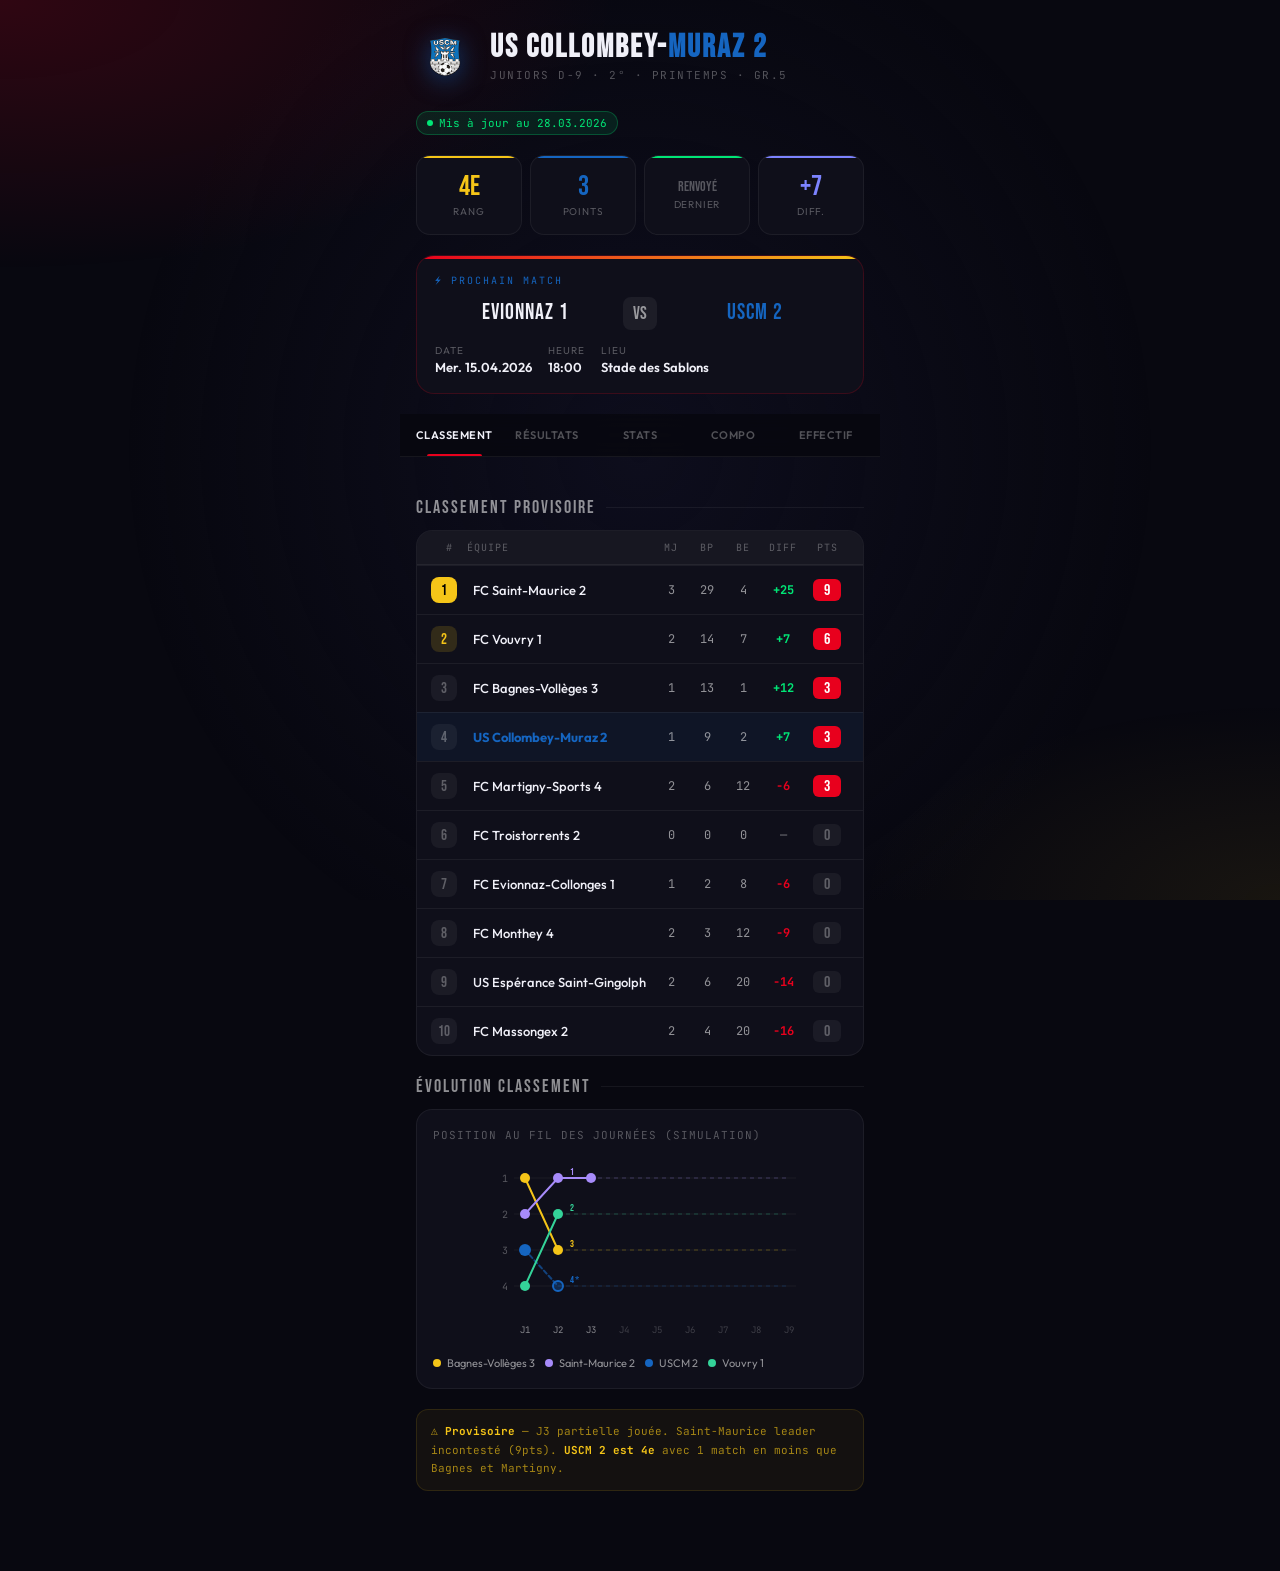
==== commit a75a703c: "Add files via upload" ====
--- a/Index.html.html
+++ b/Index.html.html
@@ -41,7 +41,7 @@
   content: '';
   position: fixed; inset: 0; z-index: 0;
   background:
-    radial-gradient(ellipse 80% 50% at 0% 0%, rgba(21,101,192,0.15) 0%, transparent 60%),
+    radial-gradient(ellipse 80% 50% at 0% 0%, rgba(232,0,29,0.18) 0%, transparent 60%),
     radial-gradient(ellipse 60% 40% at 100% 100%, rgba(245,197,24,0.07) 0%, transparent 55%),
     radial-gradient(ellipse 40% 60% at 50% 50%, rgba(14,14,30,0.9) 0%, transparent 100%);
   pointer-events: none;
@@ -105,7 +105,6 @@
   padding: 28px 16px 0;
   animation: slideDown 0.5s ease both;
 }
-
 
 .hero-logo-img {
   width: 58px; height: 58px;
@@ -242,7 +241,7 @@
   color: var(--muted);
   text-transform: uppercase;
   letter-spacing: 0.8px;
-  margin-top: 6px;
+  margin-top: 4px;
   display: block;
 }
 
@@ -385,7 +384,7 @@
 .rank-row:first-child { border-top: none; }
 .rank-row.visible { opacity: 1; transform: translateX(0); }
 .rank-row:hover { background: rgba(255,255,255,0.03); }
-.rank-row.uscm { background: rgba(232,0,29,0.07); }
+.rank-row.uscm { background: rgba(21,101,192,0.07); }
 .rank-row.uscm:hover { background: rgba(21,101,192,0.1); }
 
 .rk-num {
@@ -505,6 +504,7 @@
 
 .badge-win { background: rgba(0,230,118,0.12); color: var(--green); }
 .badge-other { background: rgba(255,255,255,0.05); color: var(--muted); }
+.badge-other { background: rgba(255,255,255,0.05); color: var(--muted); }
 
 /* ── GRAPHIQUE ÉVOLUTION ── */
 .chart-wrap {
@@ -606,7 +606,7 @@
   transition: background 0.2s;
 }
 
-.bt-dot.on { background: var(--uscm); }
+.bt-dot.on { background: var(--red); }
 .bt-dot.on.gold-dot { background: var(--gold); }
 
 /* ── USCM ZOOM ── */
@@ -675,896 +675,7 @@
 ::-webkit-scrollbar { width: 4px; }
 ::-webkit-scrollbar-track { background: transparent; }
 ::-webkit-scrollbar-thumb { background: rgba(255,255,255,0.1); border-radius: 4px; }
-</style>
-</head>
-<body>
-
-<div class="wrap">
-
-  <!-- HERO -->
-  <div class="hero">
-    <div class="hero-top">
-      <img src="[data-uri]" class="hero-logo-img" alt="USCM"/>
-      <div class="hero-title">
-        <h1>US Collombey-<em>Muraz 2</em></h1>
-        <p>Juniors D-9 · 2° · Printemps · Gr.5</p>
-      </div>
-    </div>
-    <div class="live-chip">
-      <span class="live-dot"></span>
-      Mis à jour au 21.03.2026
-    </div>
-
-    <!-- STAT PILLS -->
-    <div class="stat-pills">
-      <div class="pill p-rank"><span class="pill-val">3e</span><span class="pill-label">Rang</span></div>
-      <div class="pill p-pts"><span class="pill-val">3</span><span class="pill-label">Points</span></div>
-      <div class="pill p-score"><span class="pill-val" style="font-size:22px;">2–9</span><span class="pill-label">Dernier</span></div>
-      <div class="pill p-diff"><span class="pill-val">+7</span><span class="pill-label">Diff.</span></div>
-    </div>
-
-    <!-- NEXT MATCH -->
-    <div class="next-card">
-      <div class="next-label">⚡ Prochain match</div>
-      <div class="next-vs">
-        <div class="next-team home">US Collombey-Muraz 2</div>
-        <div class="next-vs-badge">VS</div>
-        <div class="next-team" style="text-align:right">FC Troistorrents 2</div>
-      </div>
-      <div class="next-meta">
-        <div class="next-meta-item"><span>Date</span><span>Sam. 28.03.2026</span></div>
-        <div class="next-meta-item"><span>Heure</span><span>13:00</span></div>
-        <div class="next-meta-item"><span>Lieu</span><span>Stade Plavaux, annexe 2</span></div>
-      </div>
-    </div>
-  </div>
-
-  <!-- TABS -->
-  <div class="nav-tabs">
-    <button class="tab-btn active" onclick="showTab('classement', this)">Classement</button>
-    <button class="tab-btn" onclick="showTab('resultats', this)">Résultats</button>
-    <button class="tab-btn" onclick="showTab('buteurs', this)">Buteurs</button>
-    <button class="tab-btn" onclick="showTab('stats', this)">Stats</button>
-    <button class="tab-btn" onclick="showTab('compo', this)">Compo</button>
-    <button class="tab-btn" onclick="showTab('contingent', this)">Effectif</button>
-  </div>
-
-  <!-- ═══════════ TAB: CLASSEMENT ═══════════ -->
-  <div class="panel active" id="tab-classement">
-
-    <div class="sh" style="margin-top:20px"><span class="sh-title">Classement provisoire</span><span class="sh-line"></span></div>
-
-    <div class="rank-table">
-      <div class="rank-table-head">
-        <span>#</span><span>Équipe</span><span class="num">MJ</span><span class="num">BP</span><span class="num">BE</span><span class="num">Diff</span><span class="num">Pts</span>
-      </div>
-      <!-- rows -->
-        <div class="rank-row" style="transition-delay:0.05s;">
-          <div class="rk-num rk-1">1</div>
-          <div class="rk-name">FC Bagnes-Vollèges 3</div>
-          <div class="rk-num-cell">1</div>
-          <div class="rk-num-cell">13</div>
-          <div class="rk-num-cell">1</div>
-          <div class="rk-diff pos">+12</div>
-          <div class="rk-pts"><span class="pts-pill has">3</span></div>
-        </div>
-        <div class="rank-row" style="transition-delay:0.10s;">
-          <div class="rk-num rk-2">2</div>
-          <div class="rk-name">FC Saint-Maurice 2</div>
-          <div class="rk-num-cell">1</div>
-          <div class="rk-num-cell">8</div>
-          <div class="rk-num-cell">0</div>
-          <div class="rk-diff pos">+8</div>
-          <div class="rk-pts"><span class="pts-pill has">3</span></div>
-        </div>
-        <div class="rank-row uscm" style="transition-delay:0.15s;">
-          <div class="rk-num rk-3">3</div>
-          <div class="rk-name  uscm-name">US Collombey-Muraz 2</div>
-          <div class="rk-num-cell">1</div>
-          <div class="rk-num-cell">9</div>
-          <div class="rk-num-cell">2</div>
-          <div class="rk-diff pos">+7</div>
-          <div class="rk-pts"><span class="pts-pill has">3</span></div>
-        </div>
-        <div class="rank-row" style="transition-delay:0.20s;">
-          <div class="rk-num rk-n">4</div>
-          <div class="rk-name">FC Vouvry 1</div>
-          <div class="rk-num-cell">1</div>
-          <div class="rk-num-cell">6</div>
-          <div class="rk-num-cell">5</div>
-          <div class="rk-diff pos">+1</div>
-          <div class="rk-pts"><span class="pts-pill has">3</span></div>
-        </div>
-        <div class="rank-row" style="transition-delay:0.25s;">
-          <div class="rk-num rk-n">5</div>
-          <div class="rk-name">FC Evionnaz-Collonges 1</div>
-          <div class="rk-num-cell">0</div>
-          <div class="rk-num-cell">0</div>
-          <div class="rk-num-cell">0</div>
-          <div class="rk-diff zero">—</div>
-          <div class="rk-pts"><span class="pts-pill zero">0</span></div>
-        </div>
-        <div class="rank-row" style="transition-delay:0.30s;">
-          <div class="rk-num rk-n">6</div>
-          <div class="rk-name">FC Troistorrents 2</div>
-          <div class="rk-num-cell">0</div>
-          <div class="rk-num-cell">0</div>
-          <div class="rk-num-cell">0</div>
-          <div class="rk-diff zero">—</div>
-          <div class="rk-pts"><span class="pts-pill zero">0</span></div>
-        </div>
-        <div class="rank-row" style="transition-delay:0.35s;">
-          <div class="rk-num rk-n">7</div>
-          <div class="rk-name">US Espérance Saint-Gingolph</div>
-          <div class="rk-num-cell">1</div>
-          <div class="rk-num-cell">5</div>
-          <div class="rk-num-cell">6</div>
-          <div class="rk-diff neg">-1</div>
-          <div class="rk-pts"><span class="pts-pill zero">0</span></div>
-        </div>
-        <div class="rank-row" style="transition-delay:0.40s;">
-          <div class="rk-num rk-n">8</div>
-          <div class="rk-name">FC Martigny-Sports 4</div>
-          <div class="rk-num-cell">1</div>
-          <div class="rk-num-cell">2</div>
-          <div class="rk-num-cell">9</div>
-          <div class="rk-diff neg">-7</div>
-          <div class="rk-pts"><span class="pts-pill zero">0</span></div>
-        </div>
-        <div class="rank-row" style="transition-delay:0.45s;">
-          <div class="rk-num rk-n">9</div>
-          <div class="rk-name">FC Monthey 4</div>
-          <div class="rk-num-cell">1</div>
-          <div class="rk-num-cell">0</div>
-          <div class="rk-num-cell">8</div>
-          <div class="rk-diff neg">-8</div>
-          <div class="rk-pts"><span class="pts-pill zero">0</span></div>
-        </div>
-        <div class="rank-row" style="transition-delay:0.50s;">
-          <div class="rk-num rk-n">10</div>
-          <div class="rk-name">FC Massongex 2</div>
-          <div class="rk-num-cell">1</div>
-          <div class="rk-num-cell">1</div>
-          <div class="rk-num-cell">13</div>
-          <div class="rk-diff neg">-12</div>
-          <div class="rk-pts"><span class="pts-pill zero">0</span></div>
-        </div>
-    </div>
-
-    <!-- GRAPHIQUE ÉVOLUTION -->
-    <div class="sh"><span class="sh-title">Évolution classement</span><span class="sh-line"></span></div>
-
-    <div class="chart-wrap" id="chartWrap">
-      <div class="chart-title">Position au fil des journées</div>
-      <div class="chart-svg-wrap">
-        <svg class="rank-chart" viewBox="0 0 340 180" id="rankSvg">
-          <!-- Grid horizontales -->
-          <line x1="50" y1="20"  x2="320" y2="20"  stroke="rgba(255,255,255,0.05)" stroke-width="1"/>
-          <line x1="50" y1="56"  x2="320" y2="56"  stroke="rgba(255,255,255,0.05)" stroke-width="1"/>
-          <line x1="50" y1="92"  x2="320" y2="92"  stroke="rgba(255,255,255,0.05)" stroke-width="1"/>
-          <line x1="50" y1="128" x2="320" y2="128" stroke="rgba(255,255,255,0.05)" stroke-width="1"/>
-
-          <!-- Labels Y -->
-          <text x="38" y="24"  fill="rgba(255,255,255,0.3)" font-size="10" font-family="JetBrains Mono" text-anchor="end">1</text>
-          <text x="38" y="60"  fill="rgba(255,255,255,0.3)" font-size="10" font-family="JetBrains Mono" text-anchor="end">2</text>
-          <text x="38" y="96"  fill="rgba(255,255,255,0.3)" font-size="10" font-family="JetBrains Mono" text-anchor="end">3</text>
-          <text x="38" y="132" fill="rgba(255,255,255,0.3)" font-size="10" font-family="JetBrains Mono" text-anchor="end">4</text>
-
-          <!-- Labels X : J1 à J9 -->
-          <text x="70"  y="175" fill="rgba(255,255,255,0.4)" font-size="9" font-family="JetBrains Mono" text-anchor="middle">J1</text>
-          <text x="103" y="175" fill="rgba(255,255,255,0.2)" font-size="9" font-family="JetBrains Mono" text-anchor="middle">J2</text>
-          <text x="136" y="175" fill="rgba(255,255,255,0.2)" font-size="9" font-family="JetBrains Mono" text-anchor="middle">J3</text>
-          <text x="169" y="175" fill="rgba(255,255,255,0.2)" font-size="9" font-family="JetBrains Mono" text-anchor="middle">J4</text>
-          <text x="202" y="175" fill="rgba(255,255,255,0.2)" font-size="9" font-family="JetBrains Mono" text-anchor="middle">J5</text>
-          <text x="235" y="175" fill="rgba(255,255,255,0.2)" font-size="9" font-family="JetBrains Mono" text-anchor="middle">J6</text>
-          <text x="268" y="175" fill="rgba(255,255,255,0.2)" font-size="9" font-family="JetBrains Mono" text-anchor="middle">J7</text>
-          <text x="301" y="175" fill="rgba(255,255,255,0.2)" font-size="9" font-family="JetBrains Mono" text-anchor="middle">J8</text>
-
-          <!-- Dashed future lines from J1 -->
-          <!-- Bagnes J1=1 dashed -->
-          <path d="M70,20 L301,20" stroke="#F5C518" stroke-width="1.5" fill="none" stroke-dasharray="4,4" opacity="0.25"/>
-          <!-- Saint-Maurice J1=2 dashed -->
-          <path d="M70,56 L301,56" stroke="#a78bfa" stroke-width="1.5" fill="none" stroke-dasharray="4,4" opacity="0.25"/>
-          <!-- USCM J1=3 dashed -->
-          <path d="M70,92 L301,92" stroke="var(--uscm)" stroke-width="1.5" fill="none" stroke-dasharray="4,4" opacity="0.25"/>
-          <!-- Vouvry J1=4 dashed -->
-          <path d="M70,128 L301,128" stroke="#34d399" stroke-width="1.5" fill="none" stroke-dasharray="4,4" opacity="0.25"/>
-
-          <!-- Points J1 avec animation -->
-          <circle cx="70" cy="20" r="0" fill="#F5C518">
-            <animate attributeName="r" from="0" to="6" dur="0.4s" fill="freeze" begin="0.3s"/>
-          </circle>
-          <circle cx="70" cy="56" r="0" fill="#a78bfa">
-            <animate attributeName="r" from="0" to="6" dur="0.4s" fill="freeze" begin="0.5s"/>
-          </circle>
-          <circle cx="70" cy="92" r="0" fill="var(--uscm)">
-            <animate attributeName="r" from="0" to="7" dur="0.4s" fill="freeze" begin="0.4s"/>
-          </circle>
-          <circle cx="70" cy="128" r="0" fill="#34d399">
-            <animate attributeName="r" from="0" to="6" dur="0.4s" fill="freeze" begin="0.6s"/>
-          </circle>
-
-          <!-- Rang labels next to J1 dots -->
-          <text x="82" y="17"  fill="#F5C518"      font-size="10" font-family="Bebas Neue" letter-spacing="1">1</text>
-          <text x="82" y="53"  fill="#a78bfa"      font-size="10" font-family="Bebas Neue" letter-spacing="1">2</text>
-          <text x="82" y="89"  fill="var(--uscm)"  font-size="11" font-family="Bebas Neue" letter-spacing="1">3</text>
-          <text x="82" y="125" fill="#34d399"      font-size="10" font-family="Bebas Neue" letter-spacing="1">4</text>
-        </svg>
-      </div>
-      <div class="chart-legend">
-        <div class="legend-item"><div class="legend-dot" style="background:#F5C518"></div>Bagnes-Vollèges 3</div>
-        <div class="legend-item"><div class="legend-dot" style="background:#a78bfa"></div>Saint-Maurice 2</div>
-        <div class="legend-item"><div class="legend-dot" style="background:var(--uscm)"></div>USCM 2</div>
-        <div class="legend-item"><div class="legend-dot" style="background:#34d399"></div>Vouvry 1</div>
-      </div>
-    </div>
-
-    <div class="note">
-      ⚠ <strong>Provisoire</strong> — 1 journée jouée. <strong>4 équipes à 3 pts</strong>, USCM 2 est 3e à la différence de buts. Classement susceptible d'évoluer fortement.
-    </div>
-
-  </div>
-
-  <!-- ═══════════ TAB: RÉSULTATS ═══════════ -->
-  <div class="panel" id="tab-resultats">
-
-    <div class="sh" style="margin-top:20px"><span class="sh-title">Résultats journée 1</span><span class="sh-line"></span></div>
-
-    <div class="results-list">
-      <div class="result-card win">
-        <div class="rc-date">21.03<br>2026</div>
-        <div class="rc-teams">
-          <div class="home">FC Martigny-Sports 4</div>
-          <div class="away uscm-t">US Collombey-Muraz 2</div>
-        </div>
-        <div>
-          <div class="rc-score win-score">2 – 9</div>
-        </div>
-      </div>
-      <div class="result-card">
-        <div class="rc-date">18.03<br>2026</div>
-        <div class="rc-teams">
-          <div class="home">FC Vouvry 1</div>
-          <div class="away">US Espérance Saint-Gingolph</div>
-        </div>
-        <div>
-          <div class="rc-score">6 – 5</div>
-        </div>
-      </div>
-      <div class="result-card">
-        <div class="rc-date">21.03<br>2026</div>
-        <div class="rc-teams">
-          <div class="home">FC Bagnes-Vollèges 3</div>
-          <div class="away">FC Massongex 2</div>
-        </div>
-        <div>
-          <div class="rc-score">13 – 1</div>
-        </div>
-      </div>
-      <div class="result-card">
-        <div class="rc-date">21.03<br>2026</div>
-        <div class="rc-teams">
-          <div class="home">FC Saint-Maurice 2</div>
-          <div class="away">FC Monthey 4</div>
-        </div>
-        <div>
-          <div class="rc-score">8 – 0</div>
-        </div>
-      </div>
-    </div>
-
-    <div class="sh"><span class="sh-title">À venir</span><span class="sh-line"></span></div>
-
-    <div class="results-list">
-      <div class="result-card" style="opacity:1;transform:none;border-color:rgba(21,101,192,0.3);border-left:3px solid var(--uscm)">
-        <div class="rc-date">28.03<br>2026</div>
-        <div class="rc-teams">
-          <div class="home uscm-t">US Collombey-Muraz 2</div>
-          <div class="away">FC Troistorrents 2</div>
-        </div>
-        <div>
-          <div class="rc-score" style="color:var(--muted);font-size:18px">13:00</div>
-          <span class="rc-badge" style="background:rgba(21,101,192,0.12);color:var(--uscm)">DOMICILE</span>
-        </div>
-      </div>
-      <div class="result-card" style="opacity:1;transform:none">
-        <div class="rc-date">15.04<br>2026</div>
-        <div class="rc-teams">
-          <div class="home">FC Evionnaz-Collonges 1</div>
-          <div class="away uscm-t">US Collombey-Muraz 2</div>
-        </div>
-        <div>
-          <div class="rc-score" style="color:var(--muted);font-size:18px">18:00</div>
-        </div>
-      </div>
-      <div class="result-card" style="opacity:1;transform:none">
-        <div class="rc-date">18.04<br>2026</div>
-        <div class="rc-teams">
-          <div class="home">FC Monthey 4</div>
-          <div class="away uscm-t">US Collombey-Muraz 2</div>
-        </div>
-        <div>
-          <div class="rc-score" style="color:var(--muted);font-size:18px">15:00</div>
-        </div>
-      </div>
-      <div class="result-card" style="opacity:1;transform:none;border-color:rgba(21,101,192,0.3)">
-        <div class="rc-date">25.04<br>2026</div>
-        <div class="rc-teams">
-          <div class="home uscm-t">US Collombey-Muraz 2</div>
-          <div class="away">FC Massongex 2</div>
-        </div>
-        <div>
-          <div class="rc-score" style="color:var(--muted);font-size:18px">10:30</div>
-          <span class="rc-badge" style="background:rgba(21,101,192,0.12);color:var(--uscm)">DOMICILE</span>
-        </div>
-      </div>
-      <div class="result-card" style="opacity:1;transform:none">
-        <div class="rc-date">02.05<br>2026</div>
-        <div class="rc-teams">
-          <div class="home">US Espérance Saint-Gingolph</div>
-          <div class="away uscm-t">US Collombey-Muraz 2</div>
-        </div>
-        <div>
-          <div class="rc-score" style="color:var(--muted);font-size:18px">10:00</div>
-        </div>
-      </div>
-      <div class="result-card" style="opacity:1;transform:none;border-color:rgba(21,101,192,0.3)">
-        <div class="rc-date">09.05<br>2026</div>
-        <div class="rc-teams">
-          <div class="home uscm-t">US Collombey-Muraz 2</div>
-          <div class="away">FC Vouvry 1</div>
-        </div>
-        <div>
-          <div class="rc-score" style="color:var(--muted);font-size:18px">13:30</div>
-          <span class="rc-badge" style="background:rgba(21,101,192,0.12);color:var(--uscm)">DOMICILE</span>
-        </div>
-      </div>
-      <div class="result-card" style="opacity:1;transform:none">
-        <div class="rc-date">16.05<br>2026</div>
-        <div class="rc-teams">
-          <div class="home">FC Bagnes-Vollèges 3</div>
-          <div class="away uscm-t">US Collombey-Muraz 2</div>
-        </div>
-        <div>
-          <div class="rc-score" style="color:var(--muted);font-size:18px">14:00</div>
-        </div>
-      </div>
-      <div class="result-card" style="opacity:1;transform:none;border-color:rgba(21,101,192,0.3)">
-        <div class="rc-date">23.05<br>2026</div>
-        <div class="rc-teams">
-          <div class="home uscm-t">US Collombey-Muraz 2</div>
-          <div class="away">FC Saint-Maurice 2</div>
-        </div>
-        <div>
-          <div class="rc-score" style="color:var(--muted);font-size:18px">10:30</div>
-          <span class="rc-badge" style="background:rgba(21,101,192,0.12);color:var(--uscm)">DOMICILE</span>
-        </div>
-      </div>
-    </div>
-
-  </div>
-
-  <!-- ═══════════ TAB: BUTEURS ═══════════ -->
-  <div class="panel" id="tab-buteurs">
-
-    <div class="sh" style="margin-top:20px"><span class="sh-title">Classement buteurs</span><span class="sh-line"></span></div>
-
-    <div class="buteurs-list">
-      <div class="buteur-card" style="border-color:rgba(245,197,24,0.2)">
-        <div class="bt-rank gold">1</div>
-        <div class="bt-info">
-          <div class="bt-name">Francesco Koueviya</div>
-          <div class="bt-team uscm-team">US Collombey-Muraz 2</div>
-        </div>
-        <div class="bt-goals-wrap">
-          <div class="bt-dots">
-            <div class="bt-dot on gold-dot"></div>
-            <div class="bt-dot on gold-dot"></div>
-            <div class="bt-dot on gold-dot"></div>
-            <div class="bt-dot on gold-dot"></div>
-          </div>
-          <div class="bt-num gold">4</div>
-        </div>
-      </div>
-      <div class="buteur-card">
-        <div class="bt-rank">2</div>
-        <div class="bt-info">
-          <div class="bt-name">Tim Seiler</div>
-          <div class="bt-team">FC Vouvry 1</div>
-        </div>
-        <div class="bt-goals-wrap">
-          <div class="bt-dots">
-            <div class="bt-dot on"></div>
-            <div class="bt-dot on"></div>
-            <div class="bt-dot on"></div>
-          </div>
-          <div class="bt-num">3</div>
-        </div>
-      </div>
-      <div class="buteur-card">
-        <div class="bt-rank">3</div>
-        <div class="bt-info">
-          <div class="bt-name">Paul Pöschl</div>
-          <div class="bt-team">US Espérance St-Gingolph</div>
-        </div>
-        <div class="bt-goals-wrap">
-          <div class="bt-dots">
-            <div class="bt-dot on"></div>
-            <div class="bt-dot on"></div>
-          </div>
-          <div class="bt-num">2</div>
-        </div>
-      </div>
-      <div class="buteur-card">
-        <div class="bt-rank">3</div>
-        <div class="bt-info">
-          <div class="bt-name">Pedro H. Reis Soares</div>
-          <div class="bt-team">FC Vouvry 1</div>
-        </div>
-        <div class="bt-goals-wrap">
-          <div class="bt-dots">
-            <div class="bt-dot on"></div>
-            <div class="bt-dot on"></div>
-          </div>
-          <div class="bt-num">2</div>
-        </div>
-      </div>
-      <div class="buteur-card">
-        <div class="bt-rank">5</div>
-        <div class="bt-info">
-          <div class="bt-name">Alexis Béboux</div>
-          <div class="bt-team uscm-team">US Collombey-Muraz 2</div>
-        </div>
-        <div class="bt-goals-wrap">
-          <div class="bt-dots"><div class="bt-dot on"></div></div>
-          <div class="bt-num">1</div>
-        </div>
-      </div>
-      <div class="buteur-card">
-        <div class="bt-rank">5</div>
-        <div class="bt-info">
-          <div class="bt-name">Ismet Ardijaj</div>
-          <div class="bt-team uscm-team">US Collombey-Muraz 2</div>
-        </div>
-        <div class="bt-goals-wrap">
-          <div class="bt-dots"><div class="bt-dot on"></div></div>
-          <div class="bt-num">1</div>
-        </div>
-      </div>
-      <div class="buteur-card">
-        <div class="bt-rank">5</div>
-        <div class="bt-info">
-          <div class="bt-name">Kauà Paôllo Lopes</div>
-          <div class="bt-team uscm-team">US Collombey-Muraz 2</div>
-        </div>
-        <div class="bt-goals-wrap">
-          <div class="bt-dots"><div class="bt-dot on"></div></div>
-          <div class="bt-num">1</div>
-        </div>
-      </div>
-      <div class="buteur-card">
-        <div class="bt-rank">5</div>
-        <div class="bt-info">
-          <div class="bt-name">Santiago Elias Henchoz</div>
-          <div class="bt-team uscm-team">US Collombey-Muraz 2</div>
-        </div>
-        <div class="bt-goals-wrap">
-          <div class="bt-dots"><div class="bt-dot on"></div></div>
-          <div class="bt-num">1</div>
-        </div>
-      </div>
-      <div class="buteur-card">
-        <div class="bt-rank">5</div>
-        <div class="bt-info">
-          <div class="bt-name">Leandro Ventura Dos Santos</div>
-          <div class="bt-team uscm-team">US Collombey-Muraz 2</div>
-        </div>
-        <div class="bt-goals-wrap">
-          <div class="bt-dots"><div class="bt-dot on"></div></div>
-          <div class="bt-num">1</div>
-        </div>
-      </div>
-      <div class="buteur-card">
-        <div class="bt-rank">5</div>
-        <div class="bt-info">
-          <div class="bt-name">Esio Bullari</div>
-          <div class="bt-team">US Espérance St-Gingolph</div>
-        </div>
-        <div class="bt-goals-wrap">
-          <div class="bt-dots"><div class="bt-dot on"></div></div>
-          <div class="bt-num">1</div>
-        </div>
-      </div>
-      <div class="buteur-card">
-        <div class="bt-rank">5</div>
-        <div class="bt-info">
-          <div class="bt-name">Léo Garcia Rudilla</div>
-          <div class="bt-team">FC Martigny-Sports 4</div>
-        </div>
-        <div class="bt-goals-wrap">
-          <div class="bt-dots"><div class="bt-dot on"></div></div>
-          <div class="bt-num">1</div>
-        </div>
-      </div>
-    </div>
-
-    <div class="note">⚠ <strong>Partiel</strong> — Buteurs connus uniquement pour Vouvry–Espérance et Martigny–USCM. Les buteurs de Bagnes 13–1 Massongex et Saint-Maurice 8–0 Monthey ne sont pas encore publiés.</div>
-
-  </div>
-
-  <!-- ═══════════ TAB: STATS ═══════════ -->
-  <div class="panel" id="tab-stats">
-
-    <div class="sh" style="margin-top:20px"><span class="sh-title">Zoom USCM 2</span><span class="sh-line"></span></div>
-
-    <div class="uscm-zoom">
-      <div class="uscm-zoom-title">🔴 Match du 21.03 — Victoire 9–2</div>
-      <div class="uscm-chips">
-        <div class="uscm-chip"><span class="goals-count top" style="color:var(--gold)">4</span> F. Koueviya</div>
-        <div class="uscm-chip"><span class="goals-count" style="color:var(--uscm)">1</span> I. Ardijaj</div>
-        <div class="uscm-chip"><span class="goals-count" style="color:var(--uscm)">1</span> A. Béboux</div>
-        <div class="uscm-chip"><span class="goals-count" style="color:var(--uscm)">1</span> S. E. Henchoz</div>
-        <div class="uscm-chip"><span class="goals-count" style="color:var(--uscm)">1</span> K. Paôllo Lopes</div>
-        <div class="uscm-chip"><span class="goals-count" style="color:var(--uscm)">1</span> L. Ventura D.S.</div>
-      </div>
-    </div>
-
-    <!-- Barre stats -->
-    <div class="sh"><span class="sh-title">Statistiques équipe</span><span class="sh-line"></span></div>
-
-    <div style="background:var(--card);border:1px solid var(--border);border-radius:16px;padding:18px;margin-bottom:20px">
-
-      <!-- Buts marqués -->
-      <div style="margin-bottom:18px">
-        <div style="display:flex;justify-content:space-between;margin-bottom:6px">
-          <span style="font-size:12px;color:var(--muted2);font-weight:600">Buts marqués</span>
-          <span style="font-family:'Bebas Neue';font-size:18px;color:var(--green)">9</span>
-        </div>
-        <div style="background:rgba(255,255,255,0.06);border-radius:4px;height:6px;overflow:hidden">
-          <div style="height:100%;width:69%;background:var(--green);border-radius:4px;animation:growBar 1s ease 0.5s both"></div>
-        </div>
-        <div style="font-size:10px;color:var(--muted);margin-top:4px;font-family:'JetBrains Mono'">Meilleure attaque avec 9 buts (ex aequo)</div>
-      </div>
-
-      <!-- Buts encaissés -->
-      <div style="margin-bottom:18px">
-        <div style="display:flex;justify-content:space-between;margin-bottom:6px">
-          <span style="font-size:12px;color:var(--muted2);font-weight:600">Buts encaissés</span>
-          <span style="font-family:'Bebas Neue';font-size:18px;color:var(--red)">2</span>
-        </div>
-        <div style="background:rgba(255,255,255,0.06);border-radius:4px;height:6px;overflow:hidden">
-          <div style="height:100%;width:15%;background:var(--red);border-radius:4px;animation:growBar 1s ease 0.7s both"></div>
-        </div>
-        <div style="font-size:10px;color:var(--muted);margin-top:4px;font-family:'JetBrains Mono'">Parmi les meilleures défenses du groupe</div>
-      </div>
-
-      <!-- Différence -->
-      <div>
-        <div style="display:flex;justify-content:space-between;margin-bottom:6px">
-          <span style="font-size:12px;color:var(--muted2);font-weight:600">Différence de buts</span>
-          <span style="font-family:'Bebas Neue';font-size:18px;color:#7C83FF">+7</span>
-        </div>
-        <div style="background:rgba(255,255,255,0.06);border-radius:4px;height:6px;overflow:hidden">
-          <div style="height:100%;width:58%;background:#7C83FF;border-radius:4px;animation:growBar 1s ease 0.9s both"></div>
-        </div>
-        <div style="font-size:10px;color:var(--muted);margin-top:4px;font-family:'JetBrains Mono'">3e meilleure diff. du groupe</div>
-      </div>
-    </div>
-
-    <!-- Répartition buteurs USCM -->
-    <div class="sh"><span class="sh-title">Répartition buts USCM</span><span class="sh-line"></span></div>
-
-    <div style="background:var(--card);border:1px solid var(--border);border-radius:16px;padding:18px;margin-bottom:20px">
-      <svg viewBox="0 0 200 200" width="140" style="display:block;margin:0 auto 16px">
-        <!-- Total 9 buts: Koueviya=4, autres=5 (1 chacun) -->
-        <!-- Koueviya: 4/9 = 160deg -->
-        <circle cx="100" cy="100" r="70" fill="none" stroke="#F5C518" stroke-width="28"
-          stroke-dasharray="155 285" stroke-dashoffset="71" transform="rotate(-90 100 100)"/>
-        <!-- 5 autres: 5/9 = 200deg -->
-        <circle cx="100" cy="100" r="70" fill="none" stroke="var(--uscm)" stroke-width="28"
-          stroke-dasharray="194 246" stroke-dashoffset="-84" transform="rotate(-90 100 100)"/>
-        <text x="100" y="95" fill="var(--white)" font-size="28" font-family="Bebas Neue" text-anchor="middle">9</text>
-        <text x="100" y="115" fill="var(--muted)" font-size="11" font-family="Outfit" text-anchor="middle">buts</text>
-      </svg>
-      <div style="display:flex;justify-content:center;gap:20px">
-        <div style="display:flex;align-items:center;gap:6px;font-size:12px">
-          <div style="width:10px;height:10px;border-radius:2px;background:var(--gold)"></div>
-          Koueviya (4)
-        </div>
-        <div style="display:flex;align-items:center;gap:6px;font-size:12px">
-          <div style="width:10px;height:10px;border-radius:2px;background:var(--uscm)"></div>
-          5 autres joueurs
-        </div>
-      </div>
-    </div>
-
-    <div class="note">⚠ <strong>1 journée jouée</strong>. Stats basées sur le match Martigny-Sports 4 – USCM 2 (2–9) du 21.03.2026.</div>
-
-  </div>
-
-
-  <!-- ═══════════ TAB: COMPO ═══════════ -->
-  <div class="panel" id="tab-compo">
-    <div style="margin-top:20px"></div>
-    <div class="match-selector">
-      <div class="match-chip active" onclick="selectMatch(0,this)">J1 · 21.03 · Martigny</div>
-      <div class="match-chip" onclick="selectMatch(1,this)">J2 · 28.03 · Troistorrents</div>
-    </div>
-    <div id="compo-j1">
-
-      <!-- HEADER FFF -->
-      <div class="fff-header">
-        <div class="fff-header-left">
-          <div class="fff-label">COMPOSITION</div>
-          <div class="fff-matchup">MARTIGNY 4 VS USCM 2</div>
-          <div class="fff-date-tag">21.03.2026 · Déplacement</div>
-        </div>
-        <div class="fff-header-right">
-          <img src="[data-uri]" class="fff-score-logo" alt="Martigny"/>
-          <div class="fff-score-hero">
-            <span class="fff-away-s">2</span><span class="fff-dash">–</span><span class="fff-score-win">9</span>
-          </div>
-          <img src="[data-uri]" class="fff-score-logo" alt="USCM"/>
-        </div>
-            </div>
-
-      <!-- DEMI-TERRAIN -->
-      <div class="fff-pitch">
-        <div class="fff-stripes"></div>
-        <img src="[data-uri]" class="fff-watermark" alt=""/>
-        <div class="fff-bot-penalty"></div>
-        <div class="fff-bot-goal-area"></div>
-        <div class="fff-formation">SYSTÈME<br><span>4–3–1</span></div>
-
-        <!-- ATT: Santiago -->
-        <div class="fff-row fff-row-att">
-          <div class="fff-player scorer" style="animation-delay:0s">
-            <div class="fff-avatar att-av">
-              <div class="fff-avatar-inner"><span class="fff-disc-pos">BU</span></div>
-              <div class="fff-star-badge">★<span class="fff-star-n">1</span></div>
-            </div>
-            <div class="fff-nameplate uscm-plate" style="max-width:80px;">Santiago</div>
-          </div>
-        </div>
-
-        <!-- MIL: Kaua(MG), Ismet(MC), Francesco(MD) -->
-        <div class="fff-row fff-row-mil">
-          <div class="fff-player scorer" style="animation-delay:0.06s">
-            <div class="fff-avatar mil-av">
-              <div class="fff-avatar-inner"><span class="fff-disc-pos">MG</span></div>
-              <div class="fff-star-badge">★<span class="fff-star-n">1</span></div>
-            </div>
-            <div class="fff-nameplate uscm-plate">Kauà</div>
-          </div>
-          <div class="fff-player scorer" style="animation-delay:0.14s">
-            <div class="fff-avatar mil-av">
-              <div class="fff-avatar-inner"><span class="fff-disc-pos">MC</span></div>
-              <div class="fff-star-badge">★<span class="fff-star-n">1</span></div>
-            </div>
-            <div class="fff-nameplate uscm-plate">Ismet</div>
-          </div>
-          <div class="fff-player scorer gold-player" style="animation-delay:0.22s">
-            <div class="fff-avatar mil-av">
-              <div class="fff-avatar-inner"><span class="fff-disc-pos" style="color:var(--gold);">MD</span></div>
-              <div class="fff-star-badge gold-star">★<span class="fff-star-n">4</span></div>
-            </div>
-            <div class="fff-nameplate gold-plate" style="max-width:85px;">Francesco</div>
-          </div>
-        </div>
-
-        <!-- DEF: Loris, Cory, Clément, Chadi -->
-        <div class="fff-row fff-row-def">
-          <div class="fff-player" style="animation-delay:0.05s">
-            <div class="fff-avatar def-av"><div class="fff-avatar-inner"><span class="fff-disc-pos">DG</span></div></div>
-            <div class="fff-nameplate">Loris</div>
-          </div>
-          <div class="fff-player" style="animation-delay:0.13s">
-            <div class="fff-avatar def-av"><div class="fff-avatar-inner"><span class="fff-disc-pos">DC</span></div></div>
-            <div class="fff-nameplate">Cory</div>
-          </div>
-          <div class="fff-player" style="animation-delay:0.21s">
-            <div class="fff-avatar def-av"><div class="fff-avatar-inner"><span class="fff-disc-pos">DC</span></div></div>
-            <div class="fff-nameplate">Clément</div>
-          </div>
-          <div class="fff-player" style="animation-delay:0.29s">
-            <div class="fff-avatar def-av"><div class="fff-avatar-inner"><span class="fff-disc-pos">DD</span></div></div>
-            <div class="fff-nameplate">Chadi</div>
-          </div>
-        </div>
-
-        <!-- GK: Youness -->
-        <div class="fff-row fff-row-gk">
-          <div class="fff-player" style="animation-delay:0s">
-            <div class="fff-avatar gk-av">
-              <div class="fff-avatar-inner"><span class="fff-disc-pos">G</span></div>
-              <div class="fff-gk-ring"></div>
-            </div>
-            <div class="fff-nameplate gk-plate">Youness</div>
-          </div>
-        </div>
-
-      </div><!-- /fff-pitch -->
-
-      <!-- REMPLAÇANTS -->
-      <div class="fff-subs">
-        <div class="fff-subs-title">
-          <img src="[data-uri]" style="width:16px;height:16px;object-fit:contain;opacity:0.6;" alt=""/> Remplaçants
-        </div>
-        <div class="fff-subs-row">
-          <div class="fff-sub scorer-sub">
-            <div class="fff-sub-info">
-              <div class="fff-sub-name">Alexis</div>
-            </div>
-            <div class="fff-sub-goal">★ 1</div>
-          </div>
-          <div class="fff-sub scorer-sub">
-            <div class="fff-sub-info">
-              <div class="fff-sub-name">Leandro</div>
-            </div>
-            <div class="fff-sub-goal">★ 1</div>
-          </div>
-          <div class="fff-sub">
-            <div class="fff-sub-info">
-              <div class="fff-sub-name">Léo</div>
-            </div>
-          </div>
-        </div>
-      </div>
-
-    </div>
-    <div id="compo-j2" style="display:none">
-      <div class="fff-header" style="background:rgba(14,14,26,0.9);border-color:rgba(255,255,255,0.07);">
-        <div class="fff-header-left">
-          <div class="fff-label" style="color:var(--muted)">PROCHAIN MATCH</div>
-          <div class="fff-matchup">USCM 2 VS TROISTORRENTS 2</div>
-          <div class="fff-date-tag">28.03.2026 · 13:00 · Stade Plavaux</div>
-        </div>
-        <div class="fff-header-right">
-          <img src="[data-uri]" class="fff-logo" alt="USCM"/>
-        </div>
-      </div>
-      <div style="background:var(--card);border:2px dashed rgba(21,101,192,0.2);border-radius:0 0 16px 16px;padding:52px 20px;text-align:center;">
-        <div style="font-size:44px;margin-bottom:14px;">📋</div>
-        <div style="font-family:'Bebas Neue';font-size:22px;letter-spacing:2px;color:var(--muted2);margin-bottom:8px;">Composition à venir</div>
-        <div style="font-size:12px;font-family:'JetBrains Mono';color:var(--muted);">Envoie la compo après le match !</div>
-      </div>
-    </div>
-    <div class="note" style="margin-top:14px;">★ = buteur · le chiffre indique le nombre de buts marqués</div>
-  </div>
-
-  <!-- ═══════════ TAB: EFFECTIF ═══════════ -->
-  <div class="panel" id="tab-contingent">
-    <div style="margin-top:20px"></div>
-    <div class="sh"><span class="sh-title">Effectif 2025/2026</span><span class="sh-line"></span></div>
-    <div class="eff-wrap">
-      <div class="eff-header">
-        <span class="eff-count">17 joueurs</span>
-        <span class="eff-season">Juniors D-9 · Groupe 5</span>
-      </div>
-          <div class="eff-row">
-            <div class="eff-avatar">I</div>
-            <div class="eff-info">
-              <div class="eff-name"><span class="eff-prenom">Ismet</span> <span class="eff-nom">Ardijaj</span></div>
-              <div class="eff-meta">16.11.2013 · Albanie</div>
-            </div>
-          </div>
-          <div class="eff-row">
-            <div class="eff-avatar">L</div>
-            <div class="eff-info">
-              <div class="eff-name"><span class="eff-prenom">Léo</span> <span class="eff-nom">Azevedo Barroso</span></div>
-              <div class="eff-meta">10.08.2013 · Portugal</div>
-            </div>
-          </div>
-          <div class="eff-row">
-            <div class="eff-avatar">E</div>
-            <div class="eff-info">
-              <div class="eff-name"><span class="eff-prenom">Ervin</span> <span class="eff-nom">Batusha</span></div>
-              <div class="eff-meta">07.03.2013 · Kosovo</div>
-            </div>
-          </div>
-          <div class="eff-row">
-            <div class="eff-avatar">A</div>
-            <div class="eff-info">
-              <div class="eff-name"><span class="eff-prenom">Alexis</span> <span class="eff-nom">Béboux</span></div>
-              <div class="eff-meta">26.10.2013 · Suisse</div>
-            </div>
-          </div>
-          <div class="eff-row">
-            <div class="eff-avatar">M</div>
-            <div class="eff-info">
-              <div class="eff-name"><span class="eff-prenom">Moustapha</span> <span class="eff-nom">Bko</span></div>
-              <div class="eff-meta">13.05.2013 · Syrie</div>
-            </div>
-          </div>
-          <div class="eff-row">
-            <div class="eff-avatar">V</div>
-            <div class="eff-info">
-              <div class="eff-name"><span class="eff-prenom">Vasco</span> <span class="eff-nom">Da Cunha</span></div>
-              <div class="eff-meta">20.06.2014 · France</div>
-            </div>
-          </div>
-          <div class="eff-row">
-            <div class="eff-avatar">C</div>
-            <div class="eff-info">
-              <div class="eff-name"><span class="eff-prenom">Chadi</span> <span class="eff-nom">El Haouari</span></div>
-              <div class="eff-meta">22.06.2013 · Suisse</div>
-            </div>
-          </div>
-          <div class="eff-row">
-            <div class="eff-avatar">Y</div>
-            <div class="eff-info">
-              <div class="eff-name"><span class="eff-prenom">Youness</span> <span class="eff-nom">Guennou</span></div>
-              <div class="eff-meta">29.08.2013 · Suisse</div>
-            </div>
-          </div>
-          <div class="eff-row">
-            <div class="eff-avatar">S</div>
-            <div class="eff-info">
-              <div class="eff-name"><span class="eff-prenom">Santiago Elias</span> <span class="eff-nom">Henchoz</span></div>
-              <div class="eff-meta">06.07.2015 · Suisse</div>
-            </div>
-          </div>
-          <div class="eff-row">
-            <div class="eff-avatar">L</div>
-            <div class="eff-info">
-              <div class="eff-name"><span class="eff-prenom">Loris</span> <span class="eff-nom">Hulaj</span></div>
-              <div class="eff-meta">23.05.2014 · Suisse</div>
-            </div>
-          </div>
-          <div class="eff-row">
-            <div class="eff-avatar">F</div>
-            <div class="eff-info">
-              <div class="eff-name"><span class="eff-prenom">Francesco</span> <span class="eff-nom">Koueviya</span></div>
-              <div class="eff-meta">11.11.2014 · Italie</div>
-            </div>
-          </div>
-          <div class="eff-row">
-            <div class="eff-avatar">K</div>
-            <div class="eff-info">
-              <div class="eff-name"><span class="eff-prenom">Kelyann</span> <span class="eff-nom">Leyvraz</span></div>
-              <div class="eff-meta">14.11.2013 · Suisse</div>
-            </div>
-          </div>
-          <div class="eff-row">
-            <div class="eff-avatar">K</div>
-            <div class="eff-info">
-              <div class="eff-name"><span class="eff-prenom">Kauà Paôllo</span> <span class="eff-nom">Lopes</span></div>
-              <div class="eff-meta">29.11.2012 · Brésil</div>
-            </div>
-          </div>
-          <div class="eff-row">
-            <div class="eff-avatar">E</div>
-            <div class="eff-info">
-              <div class="eff-name"><span class="eff-prenom">Eli Ancent</span> <span class="eff-nom">Nicolas</span></div>
-              <div class="eff-meta">11.06.2013 · Suisse</div>
-            </div>
-          </div>
-          <div class="eff-row">
-            <div class="eff-avatar">C</div>
-            <div class="eff-info">
-              <div class="eff-name"><span class="eff-prenom">Cory</span> <span class="eff-nom">Porchet</span></div>
-              <div class="eff-meta">20.06.2014 · Suisse</div>
-            </div>
-          </div>
-          <div class="eff-row">
-            <div class="eff-avatar">C</div>
-            <div class="eff-info">
-              <div class="eff-name"><span class="eff-prenom">Clément</span> <span class="eff-nom">Udriot</span></div>
-              <div class="eff-meta">22.12.2012 · Suisse</div>
-            </div>
-          </div>
-          <div class="eff-row">
-            <div class="eff-avatar">L</div>
-            <div class="eff-info">
-              <div class="eff-name"><span class="eff-prenom">Leandro</span> <span class="eff-nom">Ventura Dos Santos</span></div>
-              <div class="eff-meta">31.08.2013 · Portugal</div>
-            </div>
-          </div>
-    </div>
-  </div>
-
-</div>
-<style>
+
 /* MATCH SELECTOR */
 .match-selector{display:flex;gap:8px;margin-bottom:18px;overflow-x:auto;padding-bottom:4px;scrollbar-width:none}
 .match-selector::-webkit-scrollbar{display:none}
@@ -1580,9 +691,7 @@
 .fff-date-tag{font-size:10px;font-family:"JetBrains Mono";color:var(--muted);margin-top:3px}
 .fff-header-right{display:flex;align-items:center;gap:8px;flex-shrink:0}
 .fff-logo{width:44px;height:44px;object-fit:contain;filter:drop-shadow(0 2px 10px rgba(21,101,192,0.4))}
-
 .fff-score-logo { width:34px; height:34px; object-fit:contain; filter:drop-shadow(0 2px 6px rgba(0,0,0,0.5)); flex-shrink:0; }
-
 .fff-score-hero{font-family:"Bebas Neue";font-size:36px;letter-spacing:1px;line-height:1;text-align:center}
 .fff-away-s{color:var(--muted2)}
 .fff-dash{color:var(--muted);font-size:28px;margin:0 3px}
@@ -1592,11 +701,6 @@
 .fff-pitch{background:linear-gradient(180deg,#155228 0%,#1a6632 40%,#175e2c 100%);border-radius:0 0 16px 16px;border:1px solid rgba(255,255,255,0.07);border-top:none;padding:14px 8px 16px;position:relative;overflow:hidden;margin-bottom:10px}
 .fff-stripes{position:absolute;inset:0;background:repeating-linear-gradient(180deg,transparent 0px,transparent 44px,rgba(0,0,0,0.07) 44px,rgba(0,0,0,0.07) 88px);pointer-events:none;z-index:0}
 .fff-watermark{position:absolute;width:110px;height:110px;object-fit:contain;top:50%;left:50%;transform:translate(-50%,-50%);opacity:0.06;pointer-events:none;z-index:1}
-.fff-top-goal-area{width:50%;margin:0 auto;height:8px;border:1.5px solid rgba(255,255,255,0.25);border-bottom:none;border-radius:3px 3px 0 0;background:rgba(255,255,255,0.04);position:relative;z-index:2}
-.fff-top-penalty{width:62%;margin:0 auto 4px;height:28px;border:1.5px solid rgba(255,255,255,0.15);border-top:none;border-radius:0 0 8px 8px;position:relative;z-index:2}
-.fff-midline{display:flex;align-items:center;margin:6px 0;position:relative;z-index:2}
-.fff-midline::before,.fff-midline::after{content:"";flex:1;height:1.5px;background:rgba(255,255,255,0.2)}
-.fff-circle{width:52px;height:52px;border-radius:50%;border:1.5px solid rgba(255,255,255,0.2);flex-shrink:0}
 .fff-bot-penalty{width:62%;margin:4px auto 0;height:28px;border:1.5px solid rgba(255,255,255,0.15);border-bottom:none;border-radius:8px 8px 0 0;position:relative;z-index:2}
 .fff-bot-goal-area{width:50%;margin:0 auto;height:8px;border:1.5px solid rgba(255,255,255,0.25);border-top:none;border-radius:0 0 3px 3px;background:rgba(255,255,255,0.04);position:relative;z-index:2}
 .fff-formation{position:absolute;bottom:14px;right:12px;background:rgba(245,197,24,0.1);border:1px solid rgba(245,197,24,0.28);border-radius:8px;padding:5px 10px;font-size:9px;font-family:"JetBrains Mono";color:var(--gold);text-align:center;line-height:1.3;z-index:10;text-transform:uppercase;letter-spacing:1px}
@@ -1607,8 +711,6 @@
 .fff-row-att{margin-top:12px;justify-content:center}
 .fff-row-gk{margin-bottom:8px;justify-content:center}
 
-
-/* Star badge for scorers */
 .fff-star-badge {
   position: absolute;
   top: -6px; left: -6px;
@@ -1632,19 +734,13 @@
   font-size: 11px;
   top: -7px; left: -7px;
 }
-.fff-star-n {
-  font-family: "JetBrains Mono";
-  font-size: 9px;
-  font-weight: 700;
-}
+.fff-star-n { font-family: "JetBrains Mono"; font-size: 9px; font-weight: 700; }
 .gold-star .fff-star-n { font-size: 10px; }
 
-/* PLAYER CARD */
 .fff-player{display:flex;flex-direction:column;align-items:center;gap:0;opacity:0;transform:translateY(18px) scale(0.9);animation:fffPop .5s cubic-bezier(0.34,1.56,0.64,1) forwards;flex:1;max-width:80px}
 @keyframes fffPop{to{opacity:1;transform:translateY(0) scale(1)}}
 .fff-player:active .fff-avatar{transform:scale(0.92)}
 
-/* AVATAR */
 .fff-avatar{width:56px;height:56px;border-radius:50%;position:relative;display:flex;align-items:center;justify-content:center;transition:transform .2s}
 .fff-row-att .fff-avatar,.fff-row-gk .fff-avatar{width:62px;height:62px}
 .fff-avatar-inner{width:100%;height:100%;border-radius:50%;display:flex;align-items:center;justify-content:center;font-size:20px;border:2px solid rgba(255,255,255,0.12)}
@@ -1653,127 +749,1167 @@
 .def-av .fff-avatar-inner{background:linear-gradient(145deg,#1a6fcc,#0d47a1);box-shadow:0 4px 14px rgba(21,101,192,0.45)}
 .gk-av .fff-avatar-inner{background:linear-gradient(145deg,#1b8a3a,#0f5c24);box-shadow:0 4px 16px rgba(27,138,58,0.5)}
 
-/* SCORER RING */
 .scorer .fff-avatar::after{content:"";position:absolute;inset:-4px;border-radius:50%;border:2px solid rgba(21,101,192,0.5);animation:fffRing 2s ease-in-out infinite}
 @keyframes fffRing{0%,100%{transform:scale(1);opacity:.6}50%{transform:scale(1.12);opacity:.1}}
 .scorer .fff-avatar-inner{border-color:rgba(21,101,192,0.4)}
 
-/* GOLD PLAYER */
 .gold-player .fff-avatar-inner{border-color:var(--gold)!important;box-shadow:0 0 22px rgba(245,197,24,0.45),0 4px 14px rgba(14,112,72,0.4)!important}
 .gold-player .fff-avatar::after{border-color:var(--gold);animation-duration:1.5s}
 
-/* GOAL BUBBLE */
-.fff-goal-bubble{position:absolute;top:-5px;right:-5px;font-size:9px;font-weight:800;font-family:"JetBrains Mono";border-radius:10px;padding:2px 6px;white-space:nowrap;box-shadow:0 2px 6px rgba(0,0,0,0.5);z-index:10}
-.uscm-bubble{background:var(--uscm);color:#fff}
-.gold-bubble{background:var(--gold);color:#000;font-size:10px}
-
-/* NAMEPLATE */
 .fff-nameplate{background:rgba(8,8,20,0.85);border-top:2px solid rgba(255,255,255,0.12);border-radius:0 0 6px 6px;padding:3px 8px;font-size:10px;font-weight:700;letter-spacing:.5px;text-transform:uppercase;white-space:nowrap;max-width:70px;overflow:hidden;text-overflow:ellipsis;margin-top:-2px;text-align:center;color:#fff}
 .uscm-plate{border-top-color:var(--uscm);color:#fff}
 .gold-plate{border-top-color:var(--gold);color:var(--gold)}
 .gk-plate{border-top-color:#1b8a3a;color:#fff}
-
-.fff-disc-pos {
-  font-family: 'JetBrains Mono';
-  font-size: 11px;
-  font-weight: 800;
-  color: rgba(255,255,255,0.85);
-  letter-spacing: 0.5px;
-}
-
-.fff-pos-icon{font-size:18px}
-.fff-gk-tag{font-size:11px;font-weight:800;letter-spacing:1px}
+.fff-disc-pos { font-family: 'JetBrains Mono'; font-size: 11px; font-weight: 800; color: rgba(255,255,255,0.85); letter-spacing: 0.5px; }
 .fff-gk-ring{position:absolute;inset:-4px;border-radius:50%;border:2px solid rgba(27,138,58,0.5);animation:fffRing 2.5s ease-in-out infinite}
 
-
-.fff-pos-tag {
-  font-size: 8px;
-  font-family: 'JetBrains Mono';
-  color: rgba(255,255,255,0.4);
-  letter-spacing: 0.5px;
-  display: block;
-  margin-bottom: 1px;
-}
-
-/* SUBS */
 .fff-subs{background:var(--card);border:1px solid var(--border);border-radius:14px;padding:12px 14px;margin-bottom:8px}
 .fff-subs-title{font-size:10px;font-family:"JetBrains Mono";color:var(--muted);text-transform:uppercase;letter-spacing:1.5px;margin-bottom:10px;display:flex;align-items:center;gap:6px}
 .fff-subs-row{display:flex;flex-wrap:wrap;gap:8px}
 .fff-sub{display:flex;align-items:center;gap:8px;background:rgba(21,101,192,0.06);border:1px solid rgba(21,101,192,0.25);border-radius:10px;padding:8px 12px;flex:1;min-width:100px}
 .scorer-sub{border-color:rgba(21,101,192,0.25);background:rgba(21,101,192,0.06)}
-.fff-sub-disc{width:32px;height:32px;border-radius:50%;flex-shrink:0;border:1.5px solid rgba(21,101,192,0.3);background:linear-gradient(145deg,#1a6fcc,#0d47a1)}
-.scorer-sub .fff-sub-disc{border-color:rgba(21,101,192,0.5);background:linear-gradient(145deg,#1a6fcc,#0d47a1)}
 .fff-sub-info{flex:1}
 .fff-sub-name{font-size:13px;font-weight:600}
-.fff-sub-detail{font-size:10px;color:rgba(21,101,192,0.7);font-family:"JetBrains Mono";margin-top:1px}
 .fff-sub-goal{font-size:13px;color:var(--gold);font-family:"JetBrains Mono";font-weight:700}
 
-
 /* ══ EFFECTIF ══ */
-.eff-wrap {
-  background: var(--card);
-  border: 1px solid var(--border);
-  border-radius: 16px;
-  overflow: hidden;
-  margin-bottom: 20px;
-}
-.eff-header {
-  display: flex;
-  justify-content: space-between;
-  align-items: center;
-  padding: 12px 16px;
-  background: rgba(21,101,192,0.08);
-  border-bottom: 1px solid var(--border);
-}
-.eff-count {
-  font-family: 'Bebas Neue';
-  font-size: 18px;
-  letter-spacing: 1px;
-  color: var(--uscm);
-}
-.eff-season {
-  font-size: 11px;
-  font-family: 'JetBrains Mono';
-  color: var(--muted);
-}
-.eff-row {
-  display: flex;
-  align-items: center;
-  gap: 14px;
-  padding: 12px 16px;
-  border-top: 1px solid var(--border);
-  transition: background 0.15s;
-}
+.eff-wrap { background: var(--card); border: 1px solid var(--border); border-radius: 16px; overflow: hidden; margin-bottom: 20px; }
+.eff-header { display: flex; justify-content: space-between; align-items: center; padding: 12px 16px; background: rgba(21,101,192,0.08); border-bottom: 1px solid var(--border); }
+.eff-count { font-family: 'Bebas Neue'; font-size: 18px; letter-spacing: 1px; color: var(--uscm); }
+.eff-season { font-size: 11px; font-family: 'JetBrains Mono'; color: var(--muted); }
+.eff-row { display: flex; align-items: center; gap: 14px; padding: 12px 16px; border-top: 1px solid var(--border); transition: background 0.15s; }
 .eff-row:first-of-type { border-top: none; }
 .eff-row:hover { background: rgba(255,255,255,0.03); }
-.eff-avatar {
-  width: 38px;
-  height: 38px;
-  border-radius: 50%;
-  background: linear-gradient(145deg, #1a6fcc, #0d47a1);
-  border: 1.5px solid rgba(21,101,192,0.4);
-  display: flex;
-  align-items: center;
-  justify-content: center;
-  font-family: 'Bebas Neue';
-  font-size: 17px;
-  color: rgba(255,255,255,0.85);
-  flex-shrink: 0;
-}
+.eff-avatar { width: 38px; height: 38px; border-radius: 50%; background: linear-gradient(145deg, #1a6fcc, #0d47a1); border: 1.5px solid rgba(21,101,192,0.4); display: flex; align-items: center; justify-content: center; font-family: 'Bebas Neue'; font-size: 17px; color: rgba(255,255,255,0.85); flex-shrink: 0; }
 .eff-info { flex: 1; }
 .eff-name { font-size: 14px; font-weight: 600; margin-bottom: 2px; }
 .eff-prenom { color: var(--white); }
 .eff-nom { color: var(--muted2); font-weight: 400; }
-.eff-meta {
-  font-size: 11px;
-  font-family: 'JetBrains Mono';
-  color: var(--muted);
-}
+.eff-meta { font-size: 11px; font-family: 'JetBrains Mono'; color: var(--muted); }
+.eff-coaches-bar { padding: 8px 16px; background: rgba(255,255,255,0.03); border-top: 1px solid var(--border); }
+.eff-coaches-label { font-size: 10px; font-family: "JetBrains Mono"; color: var(--muted); text-transform: uppercase; letter-spacing: 1.5px; }
+.coach-av { background: linear-gradient(145deg, #2d6a2d, #1a4a1a) !important; }
 
 @keyframes growBar{from{width:0}}
+
 </style>
+</head>
+<body>
+
+<div class="wrap">
+
+  <!-- HERO -->
+  <div class="hero">
+    <div class="hero-top">
+      <img src="[data-uri]" class="hero-logo-img" alt="USCM"/>
+      <div class="hero-title">
+        <h1>US Collombey-<em>Muraz 2</em></h1>
+        <p>Juniors D-9 · 2° · Printemps · Gr.5</p>
+      </div>
+    </div>
+    <div class="live-chip">
+      <span class="live-dot"></span>
+      Mis à jour au 28.03.2026
+    </div>
+
+    <!-- STAT PILLS -->
+    <div class="stat-pills">
+      <div class="pill p-rank"><span class="pill-val">4e</span><span class="pill-label">Rang</span></div>
+      <div class="pill p-pts"><span class="pill-val">3</span><span class="pill-label">Points</span></div>
+      <div class="pill p-score"><span class="pill-val" style="font-size:14px;color:var(--muted)">Renvoyé</span><span class="pill-label">Dernier</span></div>
+      <div class="pill p-diff"><span class="pill-val">+7</span><span class="pill-label">Diff.</span></div>
+    </div>
+
+    <!-- NEXT MATCH -->
+    <div class="next-card">
+      <div class="next-label">⚡ Prochain match</div>
+      <div class="next-vs">
+        <div class="next-team" style="flex:1;text-align:center;font-size:22px">Evionnaz 1</div>
+        <div class="next-vs-badge">VS</div>
+        <div class="next-team home" style="flex:1;text-align:center;font-size:22px">USCM 2</div>
+      </div>
+      <div class="next-meta">
+        <div class="next-meta-item"><span>Date</span><span>Mer. 15.04.2026</span></div>
+        <div class="next-meta-item"><span>Heure</span><span>18:00</span></div>
+        <div class="next-meta-item"><span>Lieu</span><span>Stade des Sablons</span></div>
+      </div>
+    </div>
+  </div>
+
+  <!-- TABS -->
+  <div class="nav-tabs">
+    <button class="tab-btn active" onclick="showTab('classement', this)">Classement</button>
+    <button class="tab-btn" onclick="showTab('resultats', this)">Résultats</button>
+    <button class="tab-btn" onclick="showTab('buteurs', this)">Stats</button>
+    <button class="tab-btn" onclick="showTab('compo', this)">Compo</button>
+    <button class="tab-btn" onclick="showTab('contingent', this)">Effectif</button>
+  </div>
+
+  <!-- ═══════════ TAB: CLASSEMENT ═══════════ -->
+  <div class="panel active" id="tab-classement">
+
+    <div class="sh" style="margin-top:20px"><span class="sh-title">Classement provisoire</span><span class="sh-line"></span></div>
+
+    <div class="rank-table">
+      <div class="rank-table-head">
+        <span>#</span><span>Équipe</span><span class="num">MJ</span><span class="num">BP</span><span class="num">BE</span><span class="num">Diff</span><span class="num">Pts</span>
+      </div>
+      <!-- rows -->
+        <div class="rank-row" style="transition-delay:0.05s;">
+          <div class="rk-num rk-1">1</div>
+          <div class="rk-name">FC Saint-Maurice 2</div>
+          <div class="rk-num-cell">3</div>
+          <div class="rk-num-cell">29</div>
+          <div class="rk-num-cell">4</div>
+          <div class="rk-diff pos">+25</div>
+          <div class="rk-pts"><span class="pts-pill has">9</span></div>
+        </div>
+        <div class="rank-row" style="transition-delay:0.10s;">
+          <div class="rk-num rk-2">2</div>
+          <div class="rk-name">FC Vouvry 1</div>
+          <div class="rk-num-cell">2</div>
+          <div class="rk-num-cell">14</div>
+          <div class="rk-num-cell">7</div>
+          <div class="rk-diff pos">+7</div>
+          <div class="rk-pts"><span class="pts-pill has">6</span></div>
+        </div>
+        <div class="rank-row" style="transition-delay:0.15s;">
+          <div class="rk-num rk-n">3</div>
+          <div class="rk-name">FC Bagnes-Vollèges 3</div>
+          <div class="rk-num-cell">1</div>
+          <div class="rk-num-cell">13</div>
+          <div class="rk-num-cell">1</div>
+          <div class="rk-diff pos">+12</div>
+          <div class="rk-pts"><span class="pts-pill has">3</span></div>
+        </div>
+        <div class="rank-row uscm" style="transition-delay:0.20s;">
+          <div class="rk-num rk-n">4</div>
+          <div class="rk-name uscm-name">US Collombey-Muraz 2</div>
+          <div class="rk-num-cell">1</div>
+          <div class="rk-num-cell">9</div>
+          <div class="rk-num-cell">2</div>
+          <div class="rk-diff pos">+7</div>
+          <div class="rk-pts"><span class="pts-pill has">3</span></div>
+        </div>
+        <div class="rank-row" style="transition-delay:0.25s;">
+          <div class="rk-num rk-n">5</div>
+          <div class="rk-name">FC Martigny-Sports 4</div>
+          <div class="rk-num-cell">2</div>
+          <div class="rk-num-cell">6</div>
+          <div class="rk-num-cell">12</div>
+          <div class="rk-diff neg">-6</div>
+          <div class="rk-pts"><span class="pts-pill has">3</span></div>
+        </div>
+        <div class="rank-row" style="transition-delay:0.30s;">
+          <div class="rk-num rk-n">6</div>
+          <div class="rk-name">FC Troistorrents 2</div>
+          <div class="rk-num-cell">0</div>
+          <div class="rk-num-cell">0</div>
+          <div class="rk-num-cell">0</div>
+          <div class="rk-diff zero">—</div>
+          <div class="rk-pts"><span class="pts-pill zero">0</span></div>
+        </div>
+        <div class="rank-row" style="transition-delay:0.35s;">
+          <div class="rk-num rk-n">7</div>
+          <div class="rk-name">FC Evionnaz-Collonges 1</div>
+          <div class="rk-num-cell">1</div>
+          <div class="rk-num-cell">2</div>
+          <div class="rk-num-cell">8</div>
+          <div class="rk-diff neg">-6</div>
+          <div class="rk-pts"><span class="pts-pill zero">0</span></div>
+        </div>
+        <div class="rank-row" style="transition-delay:0.40s;">
+          <div class="rk-num rk-n">8</div>
+          <div class="rk-name">FC Monthey 4</div>
+          <div class="rk-num-cell">2</div>
+          <div class="rk-num-cell">3</div>
+          <div class="rk-num-cell">12</div>
+          <div class="rk-diff neg">-9</div>
+          <div class="rk-pts"><span class="pts-pill zero">0</span></div>
+        </div>
+        <div class="rank-row" style="transition-delay:0.45s;">
+          <div class="rk-num rk-n">9</div>
+          <div class="rk-name">US Espérance Saint-Gingolph</div>
+          <div class="rk-num-cell">2</div>
+          <div class="rk-num-cell">6</div>
+          <div class="rk-num-cell">20</div>
+          <div class="rk-diff neg">-14</div>
+          <div class="rk-pts"><span class="pts-pill zero">0</span></div>
+        </div>
+        <div class="rank-row" style="transition-delay:0.50s;">
+          <div class="rk-num rk-n">10</div>
+          <div class="rk-name">FC Massongex 2</div>
+          <div class="rk-num-cell">2</div>
+          <div class="rk-num-cell">4</div>
+          <div class="rk-num-cell">20</div>
+          <div class="rk-diff neg">-16</div>
+          <div class="rk-pts"><span class="pts-pill zero">0</span></div>
+        </div>
+
+    </div>
+
+    <!-- GRAPHIQUE ÉVOLUTION -->
+    <div class="sh"><span class="sh-title">Évolution classement</span><span class="sh-line"></span></div>
+
+    <div class="chart-wrap" id="chartWrap">
+      <div class="chart-title">Position au fil des journées (simulation)</div>
+      <div class="chart-svg-wrap">
+        <svg class="rank-chart" viewBox="0 0 340 180" id="rankSvg">
+          <!-- Grid horizontales -->
+          <line x1="44" y1="20"  x2="326" y2="20"  stroke="rgba(255,255,255,0.05)" stroke-width="1"/>
+          <line x1="44" y1="56"  x2="326" y2="56"  stroke="rgba(255,255,255,0.05)" stroke-width="1"/>
+          <line x1="44" y1="92"  x2="326" y2="92"  stroke="rgba(255,255,255,0.05)" stroke-width="1"/>
+          <line x1="44" y1="128" x2="326" y2="128" stroke="rgba(255,255,255,0.05)" stroke-width="1"/>
+
+          <!-- Labels Y -->
+          <text x="38" y="24"  fill="rgba(255,255,255,0.3)" font-size="10" font-family="JetBrains Mono" text-anchor="end">1</text>
+          <text x="38" y="60"  fill="rgba(255,255,255,0.3)" font-size="10" font-family="JetBrains Mono" text-anchor="end">2</text>
+          <text x="38" y="96"  fill="rgba(255,255,255,0.3)" font-size="10" font-family="JetBrains Mono" text-anchor="end">3</text>
+          <text x="38" y="132" fill="rgba(255,255,255,0.3)" font-size="10" font-family="JetBrains Mono" text-anchor="end">4</text>
+
+          <!-- Labels X -->
+          <text x="55"  y="175" fill="rgba(255,255,255,0.5)" font-size="9" font-family="JetBrains Mono" text-anchor="middle">J1</text>
+          <text x="88"  y="175" fill="rgba(255,255,255,0.5)" font-size="9" font-family="JetBrains Mono" text-anchor="middle">J2</text>
+          <text x="121" y="175" fill="rgba(255,255,255,0.5)" font-size="9" font-family="JetBrains Mono" text-anchor="middle">J3</text>
+          <text x="154" y="175" fill="rgba(255,255,255,0.2)" font-size="9" font-family="JetBrains Mono" text-anchor="middle">J4</text>
+          <text x="187" y="175" fill="rgba(255,255,255,0.2)" font-size="9" font-family="JetBrains Mono" text-anchor="middle">J5</text>
+          <text x="220" y="175" fill="rgba(255,255,255,0.2)" font-size="9" font-family="JetBrains Mono" text-anchor="middle">J6</text>
+          <text x="253" y="175" fill="rgba(255,255,255,0.2)" font-size="9" font-family="JetBrains Mono" text-anchor="middle">J7</text>
+          <text x="286" y="175" fill="rgba(255,255,255,0.2)" font-size="9" font-family="JetBrains Mono" text-anchor="middle">J8</text>
+          <text x="319" y="175" fill="rgba(255,255,255,0.2)" font-size="9" font-family="JetBrains Mono" text-anchor="middle">J9</text>
+
+          <!-- Lignes réelles J1→J2 -->
+          <!-- Bagnes: J1=1(y20), J2=3(y92) -->
+          <path d="M55,20 L88,92" stroke="#F5C518" stroke-width="2" fill="none" stroke-linecap="round"/>
+          <!-- Saint-Maurice: J1=2(y56), J2=1(y20) -->
+          <path d="M55,56 L88,20 L121,20" stroke="#a78bfa" stroke-width="2" fill="none" stroke-linecap="round"/>
+          <!-- USCM: J1=3(y92), J2=4(y128) match renvoyé → pointillé -->
+          <path d="M55,92 L88,128" stroke="var(--uscm)" stroke-width="2" fill="none" stroke-linecap="round" stroke-dasharray="4,3" opacity="0.6"/>
+          <!-- Vouvry: J1=4(y128), J2=2(y56) -->
+          <path d="M55,128 L88,56" stroke="#34d399" stroke-width="2" fill="none" stroke-linecap="round"/>
+
+          <!-- Projections pointillées depuis J2 -->
+          <path d="M88,92  L319,92"  stroke="#F5C518"     stroke-width="1.5" fill="none" stroke-dasharray="4,4" opacity="0.2"/>
+          <path d="M88,20  L319,20"  stroke="#a78bfa"     stroke-width="1.5" fill="none" stroke-dasharray="4,4" opacity="0.2"/>
+          <path d="M88,128 L319,128" stroke="var(--uscm)" stroke-width="1.5" fill="none" stroke-dasharray="4,4" opacity="0.2"/>
+          <path d="M88,56  L319,56"  stroke="#34d399"     stroke-width="1.5" fill="none" stroke-dasharray="4,4" opacity="0.2"/>
+
+          <!-- Points J1 -->
+          <circle cx="55" cy="20"  r="5" fill="#F5C518"/>
+          <circle cx="55" cy="56"  r="5" fill="#a78bfa"/>
+          <circle cx="55" cy="92"  r="6" fill="var(--uscm)"/>
+          <circle cx="55" cy="128" r="5" fill="#34d399"/>
+
+          <!-- Points J2 -->
+          <circle cx="88" cy="92"  r="5" fill="#F5C518"/>
+          <circle cx="88" cy="20"  r="5" fill="#a78bfa"/>
+          <circle cx="121" cy="20" r="5" fill="#a78bfa"/>
+          <circle cx="88" cy="128" r="5" fill="var(--uscm)" stroke="var(--uscm)" stroke-width="2" fill-opacity="0.3"/>
+          <circle cx="88" cy="56"  r="5" fill="#34d399"/>
+
+          <!-- Labels rang à J2 -->
+          <text x="100" y="89"  fill="#F5C518"     font-size="10" font-family="Bebas Neue" letter-spacing="1">3</text>
+          <text x="100" y="17"  fill="#a78bfa"     font-size="10" font-family="Bebas Neue" letter-spacing="1">1</text>
+          <text x="100" y="125" fill="var(--uscm)" font-size="10" font-family="Bebas Neue" letter-spacing="1">4*</text>
+          <text x="100" y="53"  fill="#34d399"     font-size="10" font-family="Bebas Neue" letter-spacing="1">2</text>
+        </svg>
+      </div>
+      <div class="chart-legend">
+        <div class="legend-item"><div class="legend-dot" style="background:#F5C518"></div>Bagnes-Vollèges 3</div>
+        <div class="legend-item"><div class="legend-dot" style="background:#a78bfa"></div>Saint-Maurice 2</div>
+        <div class="legend-item"><div class="legend-dot" style="background:var(--uscm)"></div>USCM 2</div>
+        <div class="legend-item"><div class="legend-dot" style="background:#34d399"></div>Vouvry 1</div>
+      </div>
+    </div>
+
+    <div class="note">
+      ⚠ <strong>Provisoire</strong> — J3 partielle jouée. Saint-Maurice leader incontesté (9pts). <strong>USCM 2 est 4e</strong> avec 1 match en moins que Bagnes et Martigny.
+    </div>
+
+  </div>
+
+  <!-- ═══════════ TAB: RÉSULTATS ═══════════ -->
+  <div class="panel" id="tab-resultats">
+
+    <div class="sh" style="margin-top:20px"><span class="sh-title">Résultats journée 2</span><span class="sh-line"></span></div>
+    <div class="results-list">
+      <div class="result-card" style="opacity:1;transform:none;border-color:rgba(255,165,0,0.3);border-left:3px solid rgba(255,165,0,0.6)">
+        <div class="rc-date">28.03<br>2026</div>
+        <div class="rc-teams">
+          <div class="home uscm-t">US Collombey-Muraz 2</div>
+          <div class="away">FC Troistorrents 2</div>
+        </div>
+        <div>
+          <div class="rc-score" style="color:rgba(255,165,0,0.8);font-size:14px;text-align:right">Reporté</div>
+        </div>
+      </div>
+      <div class="result-card" style="opacity:1;transform:none;">
+        <div class="rc-date">28.03<br>2026</div>
+        <div class="rc-teams">
+          <div class="home">FC Saint-Maurice 2</div>
+          <div class="away">FC Massongex 2</div>
+        </div>
+        <div><div class="rc-score">7 – 3</div></div>
+      </div>
+      <div class="result-card" style="opacity:1;transform:none;">
+        <div class="rc-date">28.03<br>2026</div>
+        <div class="rc-teams">
+          <div class="home">FC Vouvry 1</div>
+          <div class="away">FC Evionnaz-Collonges 1</div>
+        </div>
+        <div><div class="rc-score">8 – 2</div></div>
+      </div>
+      <div class="result-card" style="opacity:1;transform:none;">
+        <div class="rc-date">28.03<br>2026</div>
+        <div class="rc-teams">
+          <div class="home">FC Monthey 4</div>
+          <div class="away">FC Martigny-Sports 4</div>
+        </div>
+        <div><div class="rc-score">3 – 4</div></div>
+      </div>
+    </div>
+
+    <div class="sh"><span class="sh-title">Résultats journée 1</span><span class="sh-line"></span></div>
+    <div class="results-list">
+      <div class="result-card win" style="opacity:1;transform:none;">
+        <div class="rc-date">21.03<br>2026</div>
+        <div class="rc-teams">
+          <div class="home">FC Martigny-Sports 4</div>
+          <div class="away uscm-t">US Collombey-Muraz 2</div>
+        </div>
+        <div><div class="rc-score win-score">2 – 9</div></div>
+      </div>
+      <div class="result-card" style="opacity:1;transform:none;">
+        <div class="rc-date">18.03<br>2026</div>
+        <div class="rc-teams">
+          <div class="home">FC Vouvry 1</div>
+          <div class="away">US Espérance Saint-Gingolph</div>
+        </div>
+        <div><div class="rc-score">6 – 5</div></div>
+      </div>
+      <div class="result-card" style="opacity:1;transform:none;">
+        <div class="rc-date">21.03<br>2026</div>
+        <div class="rc-teams">
+          <div class="home">FC Bagnes-Vollèges 3</div>
+          <div class="away">FC Massongex 2</div>
+        </div>
+        <div><div class="rc-score">13 – 1</div></div>
+      </div>
+      <div class="result-card" style="opacity:1;transform:none;">
+        <div class="rc-date">21.03<br>2026</div>
+        <div class="rc-teams">
+          <div class="home">FC Saint-Maurice 2</div>
+          <div class="away">FC Monthey 4</div>
+        </div>
+        <div><div class="rc-score">8 – 0</div></div>
+      </div>
+    </div>
+
+    <div class="sh"><span class="sh-title">À venir</span><span class="sh-line"></span></div>
+    <div class="results-list">
+      <div class="result-card" style="opacity:1;transform:none;border-color:rgba(255,165,0,0.3);border-left:3px solid rgba(255,165,0,0.6)">
+        <div class="rc-date">?<br>2026</div>
+        <div class="rc-teams">
+          <div class="home uscm-t">US Collombey-Muraz 2</div>
+          <div class="away">FC Troistorrents 2</div>
+        </div>
+        <div>
+          <div class="rc-score" style="color:rgba(255,165,0,0.8);font-size:14px;text-align:right">Reporté</div>
+          <span class="rc-badge" style="background:rgba(255,165,0,0.1);color:rgba(255,165,0,0.8)">J2 REPORTÉ</span>
+        </div>
+      </div>
+      <div class="result-card" style="opacity:1;transform:none;border-color:rgba(21,101,192,0.3);border-left:3px solid var(--uscm)">
+        <div class="rc-date">15.04<br>2026</div>
+        <div class="rc-teams">
+          <div class="home">FC Evionnaz-Collonges 1</div>
+          <div class="away uscm-t">US Collombey-Muraz 2</div>
+        </div>
+        <div>
+          <div class="rc-score" style="color:var(--muted);font-size:18px">18:00</div>
+        </div>
+      </div>
+      <div class="result-card" style="opacity:1;transform:none;">
+        <div class="rc-date">18.04<br>2026</div>
+        <div class="rc-teams">
+          <div class="home">FC Monthey 4</div>
+          <div class="away uscm-t">US Collombey-Muraz 2</div>
+        </div>
+        <div><div class="rc-score" style="color:var(--muted);font-size:18px">15:00</div></div>
+      </div>
+      <div class="result-card" style="opacity:1;transform:none;border-color:rgba(21,101,192,0.3)">
+        <div class="rc-date">25.04<br>2026</div>
+        <div class="rc-teams">
+          <div class="home uscm-t">US Collombey-Muraz 2</div>
+          <div class="away">FC Massongex 2</div>
+        </div>
+        <div>
+          <div class="rc-score" style="color:var(--muted);font-size:18px">10:30</div>
+          <span class="rc-badge" style="background:rgba(21,101,192,0.12);color:var(--uscm)">DOMICILE</span>
+        </div>
+      </div>
+      <div class="result-card" style="opacity:1;transform:none;">
+        <div class="rc-date">02.05<br>2026</div>
+        <div class="rc-teams">
+          <div class="home">US Espérance Saint-Gingolph</div>
+          <div class="away uscm-t">US Collombey-Muraz 2</div>
+        </div>
+        <div><div class="rc-score" style="color:var(--muted);font-size:18px">10:00</div></div>
+      </div>
+      <div class="result-card" style="opacity:1;transform:none;border-color:rgba(21,101,192,0.3)">
+        <div class="rc-date">09.05<br>2026</div>
+        <div class="rc-teams">
+          <div class="home uscm-t">US Collombey-Muraz 2</div>
+          <div class="away">FC Vouvry 1</div>
+        </div>
+        <div>
+          <div class="rc-score" style="color:var(--muted);font-size:18px">13:30</div>
+          <span class="rc-badge" style="background:rgba(21,101,192,0.12);color:var(--uscm)">DOMICILE</span>
+        </div>
+      </div>
+      <div class="result-card" style="opacity:1;transform:none;">
+        <div class="rc-date">16.05<br>2026</div>
+        <div class="rc-teams">
+          <div class="home">FC Bagnes-Vollèges 3</div>
+          <div class="away uscm-t">US Collombey-Muraz 2</div>
+        </div>
+        <div><div class="rc-score" style="color:var(--muted);font-size:18px">14:00</div></div>
+      </div>
+      <div class="result-card" style="opacity:1;transform:none;border-color:rgba(21,101,192,0.3)">
+        <div class="rc-date">23.05<br>2026</div>
+        <div class="rc-teams">
+          <div class="home uscm-t">US Collombey-Muraz 2</div>
+          <div class="away">FC Saint-Maurice 2</div>
+        </div>
+        <div>
+          <div class="rc-score" style="color:var(--muted);font-size:18px">10:30</div>
+          <span class="rc-badge" style="background:rgba(21,101,192,0.12);color:var(--uscm)">DOMICILE</span>
+        </div>
+      </div>
+    </div>
+
+  </div>
+
+  <!-- ═══════════ TAB: STATS (Buteurs + Stats + PD + CS) ═══════════ -->
+  <div class="panel" id="tab-buteurs">
+
+    <div class="sh" style="margin-top:20px"><span class="sh-title">Classement buteurs</span><span class="sh-line"></span></div>
+    <div class="buteurs-list">
+      <div class="buteur-card" style="border-color:rgba(245,197,24,0.2)">
+        <div class="bt-rank gold">1</div>
+        <div class="bt-info">
+          <div class="bt-name">Francesco Koueviya</div>
+          <div class="bt-team uscm-team">US Collombey-Muraz 2</div>
+        </div>
+        <div class="bt-goals-wrap">
+          <div class="bt-dots"><div class="bt-dot on gold-dot"></div><div class="bt-dot on gold-dot"></div><div class="bt-dot on gold-dot"></div><div class="bt-dot on gold-dot"></div></div>
+          <div class="bt-num gold">4</div>
+        </div>
+      </div>
+      <div class="buteur-card" >
+        <div class="bt-rank ">1</div>
+        <div class="bt-info">
+          <div class="bt-name">Yannis Martins</div>
+          <div class="bt-team ">FC Vouvry 1</div>
+        </div>
+        <div class="bt-goals-wrap">
+          <div class="bt-dots"><div class="bt-dot on"></div><div class="bt-dot on"></div><div class="bt-dot on"></div><div class="bt-dot on"></div></div>
+          <div class="bt-num ">4</div>
+        </div>
+      </div>
+      <div class="buteur-card" >
+        <div class="bt-rank ">1</div>
+        <div class="bt-info">
+          <div class="bt-name">Tim Seiler</div>
+          <div class="bt-team ">FC Vouvry 1</div>
+        </div>
+        <div class="bt-goals-wrap">
+          <div class="bt-dots"><div class="bt-dot on"></div><div class="bt-dot on"></div><div class="bt-dot on"></div><div class="bt-dot on"></div></div>
+          <div class="bt-num ">4</div>
+        </div>
+      </div>
+      <div class="buteur-card" >
+        <div class="bt-rank ">1</div>
+        <div class="bt-info">
+          <div class="bt-name">Pedro Henrique Reis Soares</div>
+          <div class="bt-team ">FC Vouvry 1</div>
+        </div>
+        <div class="bt-goals-wrap">
+          <div class="bt-dots"><div class="bt-dot on"></div><div class="bt-dot on"></div><div class="bt-dot on"></div><div class="bt-dot on"></div></div>
+          <div class="bt-num ">4</div>
+        </div>
+      </div>
+      <div class="buteur-card" >
+        <div class="bt-rank ">5</div>
+        <div class="bt-info">
+          <div class="bt-name">Paul Pöschl</div>
+          <div class="bt-team ">US Espérance Saint-Gingolph</div>
+        </div>
+        <div class="bt-goals-wrap">
+          <div class="bt-dots"><div class="bt-dot on"></div><div class="bt-dot on"></div></div>
+          <div class="bt-num ">2</div>
+        </div>
+      </div>
+    </div>
+
+    <div class="sh"><span class="sh-title">Buteurs USCM 2</span><span class="sh-line"></span></div>
+    <div class="uscm-zoom" style="margin-bottom:20px;padding:14px">
+      <div class="buteurs-list" style="margin-bottom:0">
+        <div class="buteur-card" style="border-color:rgba(245,197,24,0.2)">
+          <div class="bt-rank gold">1</div>
+          <div class="bt-info">
+            <div class="bt-name">Francesco Koueviya</div>
+            <div class="bt-team uscm-team">US Collombey-Muraz 2</div>
+          </div>
+          <div class="bt-goals-wrap">
+            <div class="bt-dots"><div class="bt-dot on gold-dot"></div><div class="bt-dot on gold-dot"></div><div class="bt-dot on gold-dot"></div><div class="bt-dot on gold-dot"></div></div>
+            <div class="bt-num gold">4</div>
+          </div>
+        </div>
+        <div class="buteur-card" >
+          <div class="bt-rank ">2</div>
+          <div class="bt-info">
+            <div class="bt-name">Alexis Béboux</div>
+            <div class="bt-team uscm-team">US Collombey-Muraz 2</div>
+          </div>
+          <div class="bt-goals-wrap">
+            <div class="bt-dots"><div class="bt-dot on"></div></div>
+            <div class="bt-num ">1</div>
+          </div>
+        </div>
+        <div class="buteur-card" >
+          <div class="bt-rank ">2</div>
+          <div class="bt-info">
+            <div class="bt-name">Ismet Ardijaj</div>
+            <div class="bt-team uscm-team">US Collombey-Muraz 2</div>
+          </div>
+          <div class="bt-goals-wrap">
+            <div class="bt-dots"><div class="bt-dot on"></div></div>
+            <div class="bt-num ">1</div>
+          </div>
+        </div>
+        <div class="buteur-card" >
+          <div class="bt-rank ">2</div>
+          <div class="bt-info">
+            <div class="bt-name">Kauà Paôllo Lopes</div>
+            <div class="bt-team uscm-team">US Collombey-Muraz 2</div>
+          </div>
+          <div class="bt-goals-wrap">
+            <div class="bt-dots"><div class="bt-dot on"></div></div>
+            <div class="bt-num ">1</div>
+          </div>
+        </div>
+        <div class="buteur-card" >
+          <div class="bt-rank ">2</div>
+          <div class="bt-info">
+            <div class="bt-name">Leandro Ventura Dos Santos</div>
+            <div class="bt-team uscm-team">US Collombey-Muraz 2</div>
+          </div>
+          <div class="bt-goals-wrap">
+            <div class="bt-dots"><div class="bt-dot on"></div></div>
+            <div class="bt-num ">1</div>
+          </div>
+        </div>
+        <div class="buteur-card" >
+          <div class="bt-rank ">2</div>
+          <div class="bt-info">
+            <div class="bt-name">Santiago Elias Henchoz</div>
+            <div class="bt-team uscm-team">US Collombey-Muraz 2</div>
+          </div>
+          <div class="bt-goals-wrap">
+            <div class="bt-dots"><div class="bt-dot on"></div></div>
+            <div class="bt-num ">1</div>
+          </div>
+        </div>
+      </div>
+    </div>
+
+    <div class="sh"><span class="sh-title">Passes décisives</span><span class="sh-line"></span></div>
+    <div class="uscm-zoom" style="margin-bottom:20px;padding:14px">
+      <div class="buteurs-list" style="margin-bottom:0">
+        <div class="buteur-card" style="border-color:rgba(124,131,255,0.2)">
+          <div class="bt-rank" style="color:#7C83FF">1</div>
+          <div class="bt-info">
+            <div class="bt-name">Francesco Koueviya</div>
+            <div class="bt-team uscm-team">US Collombey-Muraz 2</div>
+          </div>
+          <div class="bt-goals-wrap">
+            <div class="bt-dots"><div class="bt-dot on" style="background:#7C83FF"></div><div class="bt-dot on" style="background:#7C83FF"></div><div class="bt-dot on" style="background:#7C83FF"></div></div>
+            <div class="bt-num" style="color:#7C83FF">3</div>
+          </div>
+        </div>
+        <div class="buteur-card" style="border-color:rgba(124,131,255,0.2)">
+          <div class="bt-rank" style="color:#7C83FF">2</div>
+          <div class="bt-info">
+            <div class="bt-name">Alexis Béboux</div>
+            <div class="bt-team uscm-team">US Collombey-Muraz 2</div>
+          </div>
+          <div class="bt-goals-wrap">
+            <div class="bt-dots"><div class="bt-dot on" style="background:#7C83FF"></div></div>
+            <div class="bt-num" style="color:#7C83FF">1</div>
+          </div>
+        </div>
+      </div>
+    </div>
+
+    <div class="sh"><span class="sh-title">Clean sheet</span><span class="sh-line"></span></div>
+    <div class="uscm-zoom" style="margin-bottom:20px;padding:14px">
+      <div class="buteurs-list" style="margin-bottom:0">
+        <div class="buteur-card" style="border-color:rgba(255,255,255,0.05)">
+          <div class="bt-rank" style="color:var(--muted)">—</div>
+          <div class="bt-info">
+            <div class="bt-name">Aucun clean sheet</div>
+            <div class="bt-team">Données J1 uniquement</div>
+          </div>
+          <div class="bt-goals-wrap">
+            <div class="bt-num" style="color:var(--muted);font-size:14px">N/A</div>
+          </div>
+        </div>
+      </div>
+    </div>
+
+    <div class="sh"><span class="sh-title">Statistiques équipe</span><span class="sh-line"></span></div>
+    <div class="uscm-zoom" style="margin-bottom:20px;padding:18px">
+      <div style="margin-bottom:18px">
+        <div style="display:flex;justify-content:space-between;margin-bottom:6px">
+          <span style="font-size:12px;color:var(--muted2);font-weight:600">Buts marqués</span>
+          <span style="font-family:'Bebas Neue';font-size:18px;color:var(--green)">9</span>
+        </div>
+        <div style="background:rgba(255,255,255,0.06);border-radius:4px;height:6px;overflow:hidden">
+          <div style="height:100%;width:69%;background:var(--green);border-radius:4px;animation:growBar 1s ease 0.5s both"></div>
+        </div>
+        <div style="font-size:10px;color:var(--muted);margin-top:4px;font-family:'JetBrains Mono'">2e meilleure attaque (1 match en moins)</div>
+      </div>
+      <div style="margin-bottom:18px">
+        <div style="display:flex;justify-content:space-between;margin-bottom:6px">
+          <span style="font-size:12px;color:var(--muted2);font-weight:600">Buts encaissés</span>
+          <span style="font-family:'Bebas Neue';font-size:18px;color:var(--red)">2</span>
+        </div>
+        <div style="background:rgba(255,255,255,0.06);border-radius:4px;height:6px;overflow:hidden">
+          <div style="height:100%;width:15%;background:var(--red);border-radius:4px;animation:growBar 1s ease 0.7s both"></div>
+        </div>
+        <div style="font-size:10px;color:var(--muted);margin-top:4px;font-family:'JetBrains Mono'">Meilleure défense du groupe</div>
+      </div>
+      <div>
+        <div style="display:flex;justify-content:space-between;margin-bottom:6px">
+          <span style="font-size:12px;color:var(--muted2);font-weight:600">Différence de buts</span>
+          <span style="font-family:'Bebas Neue';font-size:18px;color:#7C83FF">+7</span>
+        </div>
+        <div style="background:rgba(255,255,255,0.06);border-radius:4px;height:6px;overflow:hidden">
+          <div style="height:100%;width:58%;background:#7C83FF;border-radius:4px;animation:growBar 1s ease 0.9s both"></div>
+        </div>
+        <div style="font-size:10px;color:var(--muted);margin-top:4px;font-family:'JetBrains Mono'">2e meilleure diff. (1 match en moins)</div>
+      </div>
+    </div>
+
+    <div class="sh"><span class="sh-title">Répartition buts USCM</span><span class="sh-line"></span></div>
+    <div class="uscm-zoom" style="margin-bottom:20px;padding:18px">
+      <svg viewBox="0 0 200 200" width="140" style="display:block;margin:0 auto 16px">
+        <circle cx="100" cy="100" r="70" fill="none" stroke="#F5C518" stroke-width="28"
+          stroke-dasharray="155 285" stroke-dashoffset="71" transform="rotate(-90 100 100)"/>
+        <circle cx="100" cy="100" r="70" fill="none" stroke="var(--uscm)" stroke-width="28"
+          stroke-dasharray="194 246" stroke-dashoffset="-84" transform="rotate(-90 100 100)"/>
+        <text x="100" y="95" fill="var(--white)" font-size="28" font-family="Bebas Neue" text-anchor="middle">9</text>
+        <text x="100" y="115" fill="var(--muted)" font-size="11" font-family="Outfit" text-anchor="middle">buts</text>
+      </svg>
+      <div style="display:flex;justify-content:center;gap:20px">
+        <div style="display:flex;align-items:center;gap:6px;font-size:12px">
+          <div style="width:10px;height:10px;border-radius:2px;background:var(--gold)"></div>Koueviya (4)
+        </div>
+        <div style="display:flex;align-items:center;gap:6px;font-size:12px">
+          <div style="width:10px;height:10px;border-radius:2px;background:var(--uscm)"></div>5 autres joueurs
+        </div>
+      </div>
+    </div>
+
+    <div class="note">⚠ <strong>1 journée jouée (J2 reportée)</strong>. Stats basées sur le match Martigny-Sports 4 – USCM 2 (2–9) du 21.03.2026.</div>
+
+  </div>
+
+  <!-- ═══════════ TAB: COMPO ═══════════ -->
+  <div class="panel" id="tab-compo">
+    <div style="margin-top:20px"></div>
+    <div class="match-selector">
+      <div class="match-chip active" onclick="selectMatch(0,this)">J1 · 21.03 · Martigny</div>
+      <div class="match-chip" onclick="selectMatch(1,this)">J2 · 28.03 · Troistorrents</div>
+      <div class="match-chip" onclick="selectMatch(2,this)">J3 · 15.04 · Evionnaz</div>
+    </div>
+    <div id="compo-j1">
+
+      <!-- HEADER FFF -->
+      <div class="fff-header">
+        <div class="fff-header-left">
+          <div class="fff-label">COMPOSITION</div>
+          <div class="fff-matchup">MARTIGNY 4 VS USCM 2</div>
+          <div class="fff-date-tag">21.03.2026 · Déplacement</div>
+        </div>
+        <div class="fff-header-right">
+          <img src="[data-uri]" class="fff-score-logo" alt="Martigny"/>
+          <div class="fff-score-hero">
+            <span class="fff-away-s">2</span><span class="fff-dash">–</span><span class="fff-score-win">9</span>
+          </div>
+          <img src="[data-uri]" class="fff-score-logo" alt="USCM"/>
+        </div>
+      </div>
+
+      <!-- DEMI-TERRAIN -->
+      <div class="fff-pitch">
+        <div class="fff-stripes"></div>
+        <img src="[data-uri]" class="fff-watermark" alt=""/>
+        <div class="fff-bot-penalty"></div>
+        <div class="fff-bot-goal-area"></div>
+        <div class="fff-formation">SYSTÈME<br><span>4–3–1</span></div>
+
+        <!-- ATT: Santiago -->
+        <div class="fff-row fff-row-att">
+          <div class="fff-player scorer" style="animation-delay:0s">
+            <div class="fff-avatar att-av">
+              <div class="fff-avatar-inner"><span class="fff-disc-pos">BU</span></div>
+              <div class="fff-star-badge">★<span class="fff-star-n">1</span></div>
+            </div>
+            <div class="fff-nameplate uscm-plate" style="max-width:80px;">Santiago</div>
+          </div>
+        </div>
+
+        <!-- MIL: Kauà(MG), Ismet(MC), Francesco(MD) -->
+        <div class="fff-row fff-row-mil">
+          <div class="fff-player scorer" style="animation-delay:0.06s">
+            <div class="fff-avatar mil-av">
+              <div class="fff-avatar-inner"><span class="fff-disc-pos">MG</span></div>
+              <div class="fff-star-badge">★<span class="fff-star-n">1</span></div>
+            </div>
+            <div class="fff-nameplate uscm-plate">Kauà</div>
+          </div>
+          <div class="fff-player scorer" style="animation-delay:0.14s">
+            <div class="fff-avatar mil-av">
+              <div class="fff-avatar-inner"><span class="fff-disc-pos">MC</span></div>
+              <div class="fff-star-badge">★<span class="fff-star-n">1</span></div>
+            </div>
+            <div class="fff-nameplate uscm-plate">Ismet</div>
+          </div>
+          <div class="fff-player scorer gold-player" style="animation-delay:0.22s">
+            <div class="fff-avatar mil-av">
+              <div class="fff-avatar-inner"><span class="fff-disc-pos" style="color:var(--gold);">MD</span></div>
+              <div class="fff-star-badge gold-star">★<span class="fff-star-n">4</span></div>
+            </div>
+            <div class="fff-nameplate gold-plate" style="max-width:85px;">Francesco</div>
+          </div>
+        </div>
+
+        <!-- DEF: Loris, Cory, Clément, Chadi -->
+        <div class="fff-row fff-row-def">
+          <div class="fff-player" style="animation-delay:0.05s">
+            <div class="fff-avatar def-av"><div class="fff-avatar-inner"><span class="fff-disc-pos">DG</span></div></div>
+            <div class="fff-nameplate">Loris</div>
+          </div>
+          <div class="fff-player" style="animation-delay:0.13s">
+            <div class="fff-avatar def-av"><div class="fff-avatar-inner"><span class="fff-disc-pos">DC</span></div></div>
+            <div class="fff-nameplate">Cory</div>
+          </div>
+          <div class="fff-player" style="animation-delay:0.21s">
+            <div class="fff-avatar def-av"><div class="fff-avatar-inner"><span class="fff-disc-pos">DC</span></div></div>
+            <div class="fff-nameplate">Clément</div>
+          </div>
+          <div class="fff-player" style="animation-delay:0.29s">
+            <div class="fff-avatar def-av"><div class="fff-avatar-inner"><span class="fff-disc-pos">DD</span></div></div>
+            <div class="fff-nameplate">Chadi</div>
+          </div>
+        </div>
+
+        <!-- GK: Youness -->
+        <div class="fff-row fff-row-gk">
+          <div class="fff-player" style="animation-delay:0s">
+            <div class="fff-avatar gk-av">
+              <div class="fff-avatar-inner"><span class="fff-disc-pos">G</span></div>
+              <div class="fff-gk-ring"></div>
+            </div>
+            <div class="fff-nameplate gk-plate">Youness</div>
+          </div>
+        </div>
+
+      </div><!-- /fff-pitch -->
+
+      <!-- REMPLAÇANTS -->
+      <div class="fff-subs">
+        <div class="fff-subs-title">
+          <img src="[data-uri]" style="width:16px;height:16px;object-fit:contain;opacity:0.6;" alt=""/> Remplaçants
+        </div>
+        <div class="fff-subs-row">
+          <div class="fff-sub scorer-sub">
+            <div class="fff-sub-info"><div class="fff-sub-name">Alexis</div></div>
+            <div class="fff-sub-goal">★ 1</div>
+          </div>
+          <div class="fff-sub scorer-sub">
+            <div class="fff-sub-info"><div class="fff-sub-name">Leandro</div></div>
+            <div class="fff-sub-goal">★ 1</div>
+          </div>
+          <div class="fff-sub">
+            <div class="fff-sub-info"><div class="fff-sub-name">Léo</div></div>
+          </div>
+        </div>
+      </div>
+
+    </div>
+    <div id="compo-j2" style="display:none">
+
+      <!-- HEADER J2 -->
+      <div class="fff-header">
+        <div class="fff-header-left">
+          <div class="fff-label" style="color:rgba(255,165,0,0.9)">REPORTÉ</div>
+          <div class="fff-matchup">USCM 2 VS TROISTORRENTS 2</div>
+          <div class="fff-date-tag">28.03.2026 · Domicile · Date à confirmer</div>
+        </div>
+        <div class="fff-header-right">
+          <img src="[data-uri]" class="fff-score-logo" alt="USCM"/>
+          <div class="fff-score-hero">
+            <span class="fff-away-s" style="font-size:18px;letter-spacing:2px;color:rgba(255,165,0,0.8)">REPORTÉ</span>
+          </div>
+          <img src="[data-uri]" class="fff-score-logo" alt="Troistorrents"/>
+        </div>
+      </div>
+
+      <!-- TERRAIN J2 -->
+      <div class="fff-pitch">
+        <div class="fff-stripes"></div>
+        <img src="[data-uri]" class="fff-watermark" alt=""/>
+        <div class="fff-bot-penalty"></div>
+        <div class="fff-bot-goal-area"></div>
+        <div class="fff-formation">SYSTÈME<br><span>4–